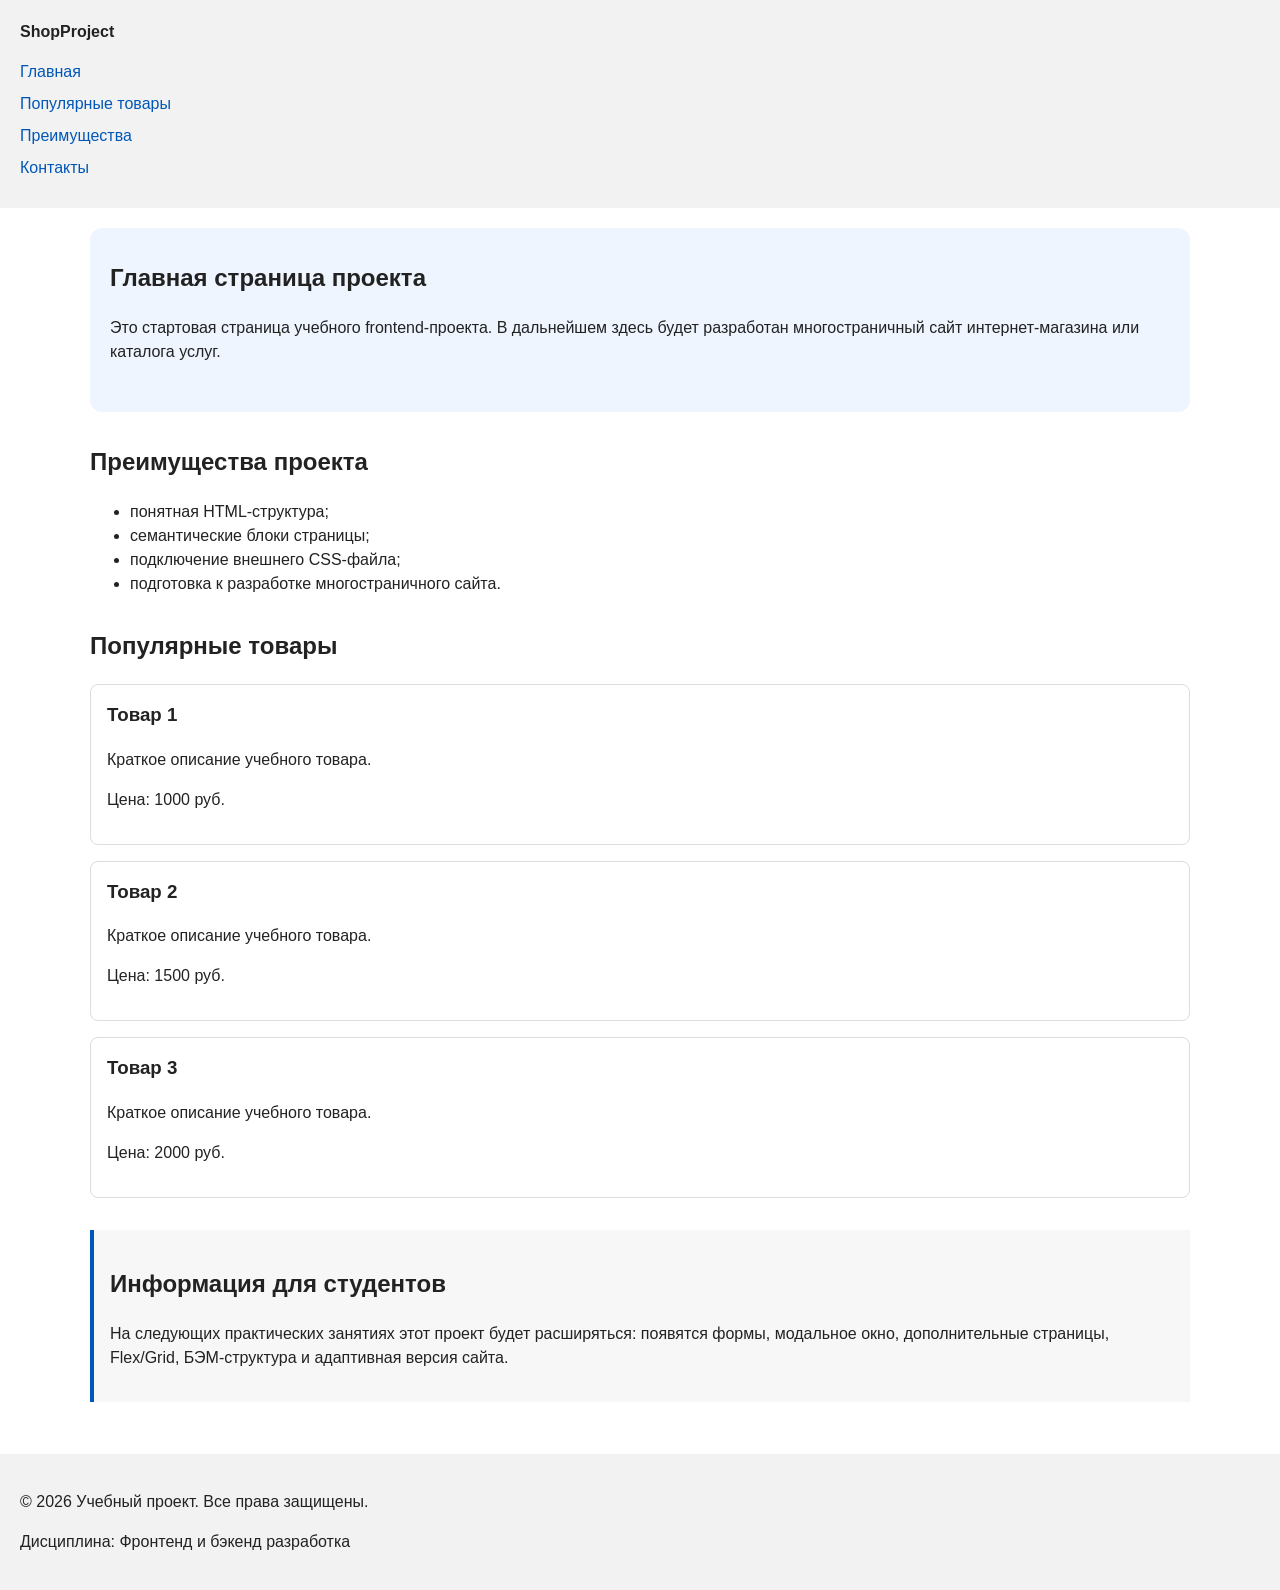
==== index.html @ 8f8ebd5a "update page structure and content" ====
<!DOCTYPE html>
<html lang="ru">
<head>
  <meta charset="UTF-8">
  <meta name="viewport" content="width=device-width, initial-scale=1.0">
  <title>Каталог товаров</title>
  <link rel="stylesheet" href="css/style.css">
</head>
<body>

  <header>
    <div class="site-header">
      <a class="site-logo" href="index.html">ShopProject</a>

      <nav class="site-nav" aria-label="Основная навигация">
        <ul class="site-nav__list">
          <li><a href="index.html">Главная</a></li>
          <li><a href="#popular">Популярные товары</a></li>
          <li><a href="#advantages">Преимущества</a></li>
          <li><a href="#contacts">Контакты</a></li>
        </ul>
      </nav>
    </div>
  </header>

  <main>
    <section class="hero">
      <h2>Главная страница проекта</h2>
      <p>
        Это стартовая страница учебного frontend-проекта.
        В дальнейшем здесь будет разработан многостраничный сайт
        интернет-магазина или каталога услуг.
      </p>
    </section>

    <section class="section" id="advantages">
      <h2>Преимущества проекта</h2>

      <ul class="advantages-list">
        <li>понятная HTML-структура;</li>
        <li>семантические блоки страницы;</li>
        <li>подключение внешнего CSS-файла;</li>
        <li>подготовка к разработке многостраничного сайта.</li>
      </ul>
    </section>

    <section class="section" id="popular">
      <h2>Популярные товары</h2>

      <article class="product-card">
        <h3>Товар 1</h3>
        <p>Краткое описание учебного товара.</p>
        <p>Цена: 1000 руб.</p>
      </article>

      <article class="product-card">
        <h3>Товар 2</h3>
        <p>Краткое описание учебного товара.</p>
        <p>Цена: 1500 руб.</p>
      </article>

      <article class="product-card">
        <h3>Товар 3</h3>
        <p>Краткое описание учебного товара.</p>
        <p>Цена: 2000 руб.</p>
      </article>
    </section>

    <aside class="aside-info">
      <h2>Информация для студентов</h2>
      <p>
        На следующих практических занятиях этот проект будет расширяться:
        появятся формы, модальное окно, дополнительные страницы, Flex/Grid,
        БЭМ-структура и адаптивная версия сайта.
      </p>
    </aside>
  </main>

  <footer id="contacts">
    <p>&copy; 2026 Учебный проект. Все права защищены.</p>
    <p>Дисциплина: Фронтенд и бэкенд разработка</p>
  </footer>

</body>
</html>
---- css/style.css ----
body {
  margin: 0;
  font-family: Arial, sans-serif;
  line-height: 1.5;
}

header,
main,
footer {
  padding: 20px;
}

header {
  background-color: #f2f2f2;
}

footer {
  background-color: #f2f2f2;
}

section {
  margin-bottom: 24px;
}

section h2 {
  margin-top: 0;
}


* {
  box-sizing: border-box;
}

body {
  margin: 0;
  font-family: Arial, sans-serif;
  line-height: 1.5;
  color: #222222;
  background-color: #ffffff;
}

header,
main,
footer {
  padding: 20px;
}

header {
  background-color: #f2f2f2;
}

footer {
  background-color: #f2f2f2;
}

*/
.site-header {
  max-width: 1100px;
  margin: 0 auto;
}

.site-logo {
  font-weight: bold;
  text-decoration: none;
  color: #222222;
}

.site-nav__list {
  padding: 0;
  margin: 16px 0 0;
  list-style: none;
}


.site-nav__list li {
  margin-bottom: 8px;
}


.site-nav__list a {
  color: #0057b8;
  text-decoration: none;
}

.site-nav__list a:hover {
  text-decoration: underline;
}

.hero {
  max-width: 1100px;
  margin: 0 auto 32px;
  padding: 32px 20px;
  background-color: #eef5ff;
  border-radius: 12px;
}

.section {
  max-width: 1100px;
  margin: 0 auto 32px;
}

.section h2 {
  margin-top: 0;
}

.product-card {
  margin-bottom: 16px;
  padding: 16px;
  border: 1px solid #dddddd;
  border-radius: 8px;
  background-color: #ffffff;
}

.product-card h3 {
  margin-top: 0;
}

.button {
  display: inline-block;
  padding: 10px 16px;
  color: #ffffff;
  background-color: #0057b8;
  text-decoration: none;
  border-radius: 6px;
}


.button:hover {
  background-color: #003f86;
}


.aside-info {
  max-width: 1100px;
  margin: 0 auto 32px;
  padding: 16px;
  border-left: 4px solid #0057b8;
  background-color: #f7f7f7;
}
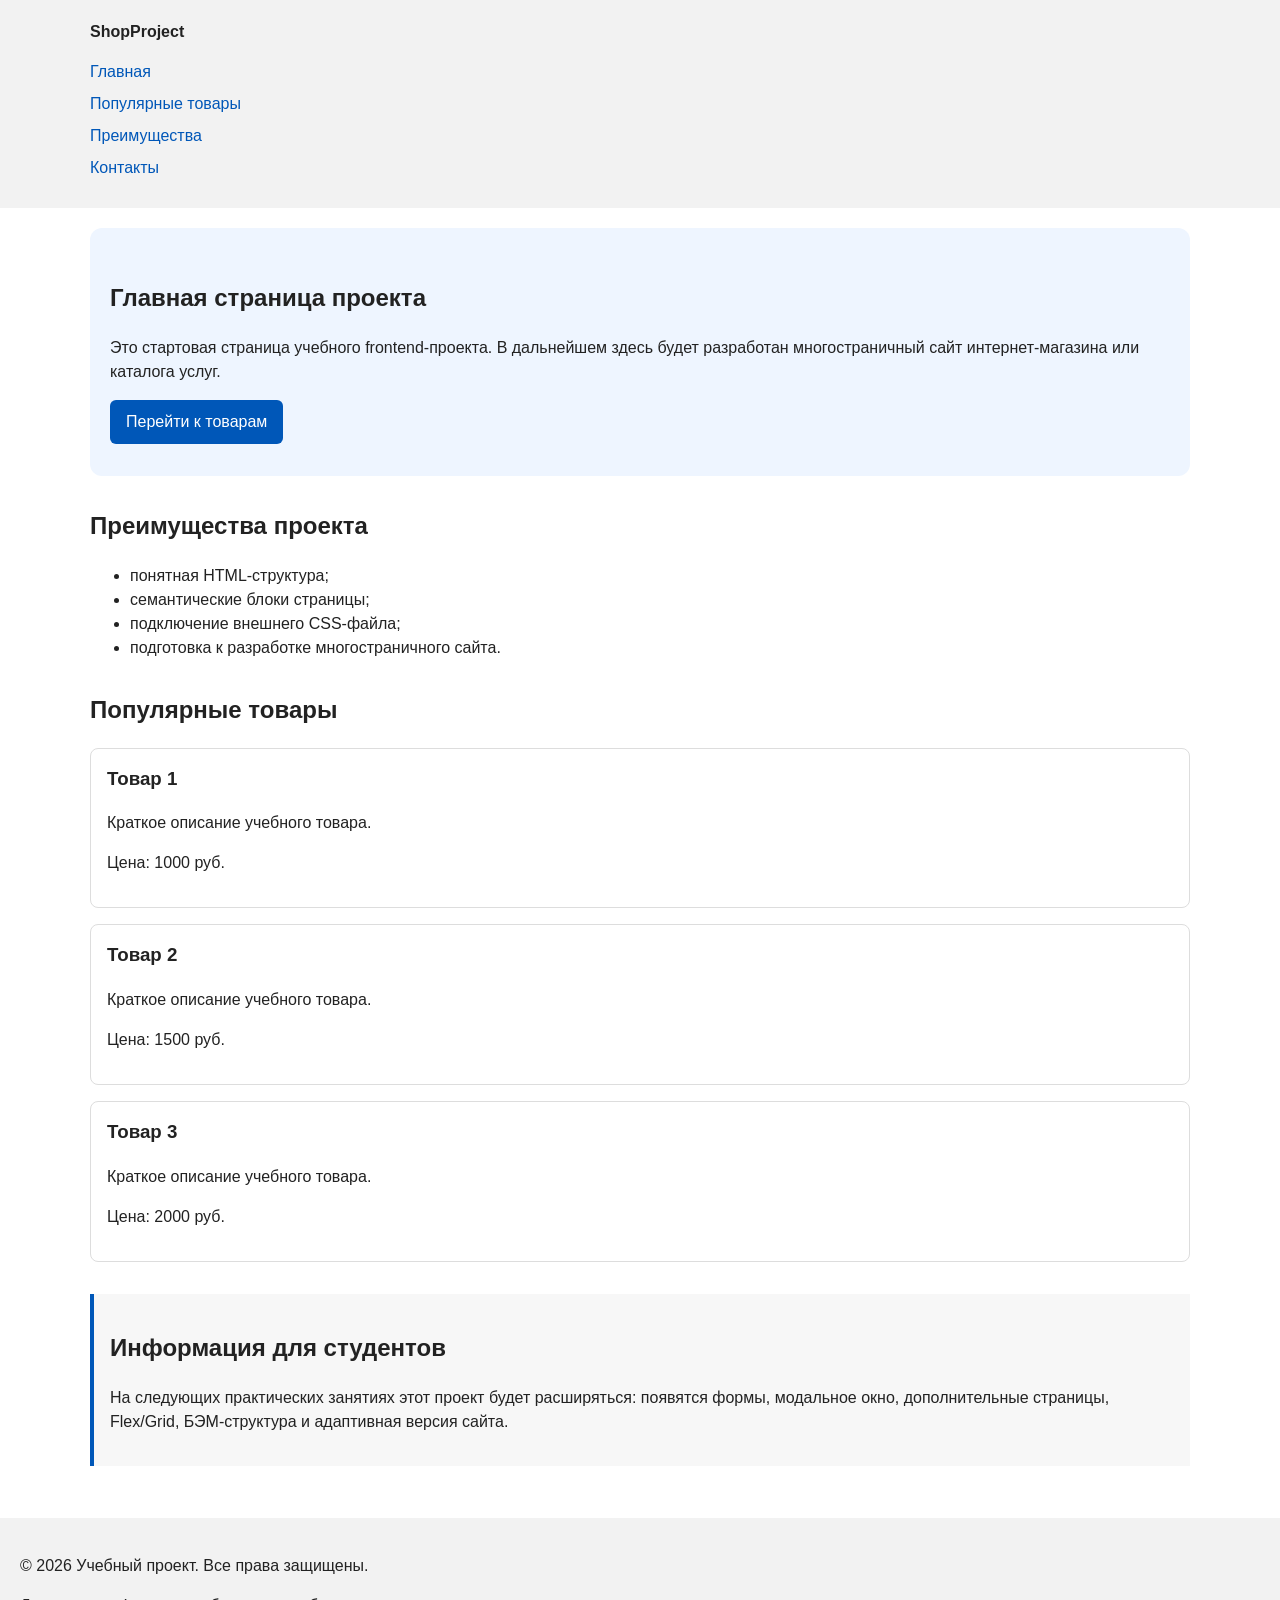
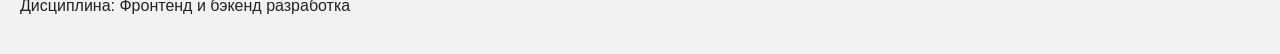
==== commit a148c432: "feat: add button to hero section" ====
--- a/index.html
+++ b/index.html
@@ -31,6 +31,7 @@
         В дальнейшем здесь будет разработан многостраничный сайт
         интернет-магазина или каталога услуг.
       </p>
+      <a class="button" href="#popular">Перейти к товарам</a>
     </section>
 
     <section class="section" id="advantages">
--- a/css/style.css
+++ b/css/style.css
@@ -1,32 +1,3 @@
-body {
-  margin: 0;
-  font-family: Arial, sans-serif;
-  line-height: 1.5;
-}
-
-header,
-main,
-footer {
-  padding: 20px;
-}
-
-header {
-  background-color: #f2f2f2;
-}
-
-footer {
-  background-color: #f2f2f2;
-}
-
-section {
-  margin-bottom: 24px;
-}
-
-section h2 {
-  margin-top: 0;
-}
-
-
 * {
   box-sizing: border-box;
 }
@@ -53,7 +24,6 @@
   background-color: #f2f2f2;
 }
 
-*/
 .site-header {
   max-width: 1100px;
   margin: 0 auto;
@@ -71,11 +41,9 @@
   list-style: none;
 }
 
-
 .site-nav__list li {
   margin-bottom: 8px;
 }
-
 
 .site-nav__list a {
   color: #0057b8;
@@ -124,11 +92,9 @@
   border-radius: 6px;
 }
 
-
 .button:hover {
   background-color: #003f86;
 }
-
 
 .aside-info {
   max-width: 1100px;
@@ -136,5 +102,4 @@
   padding: 16px;
   border-left: 4px solid #0057b8;
   background-color: #f7f7f7;
-}
-
+}
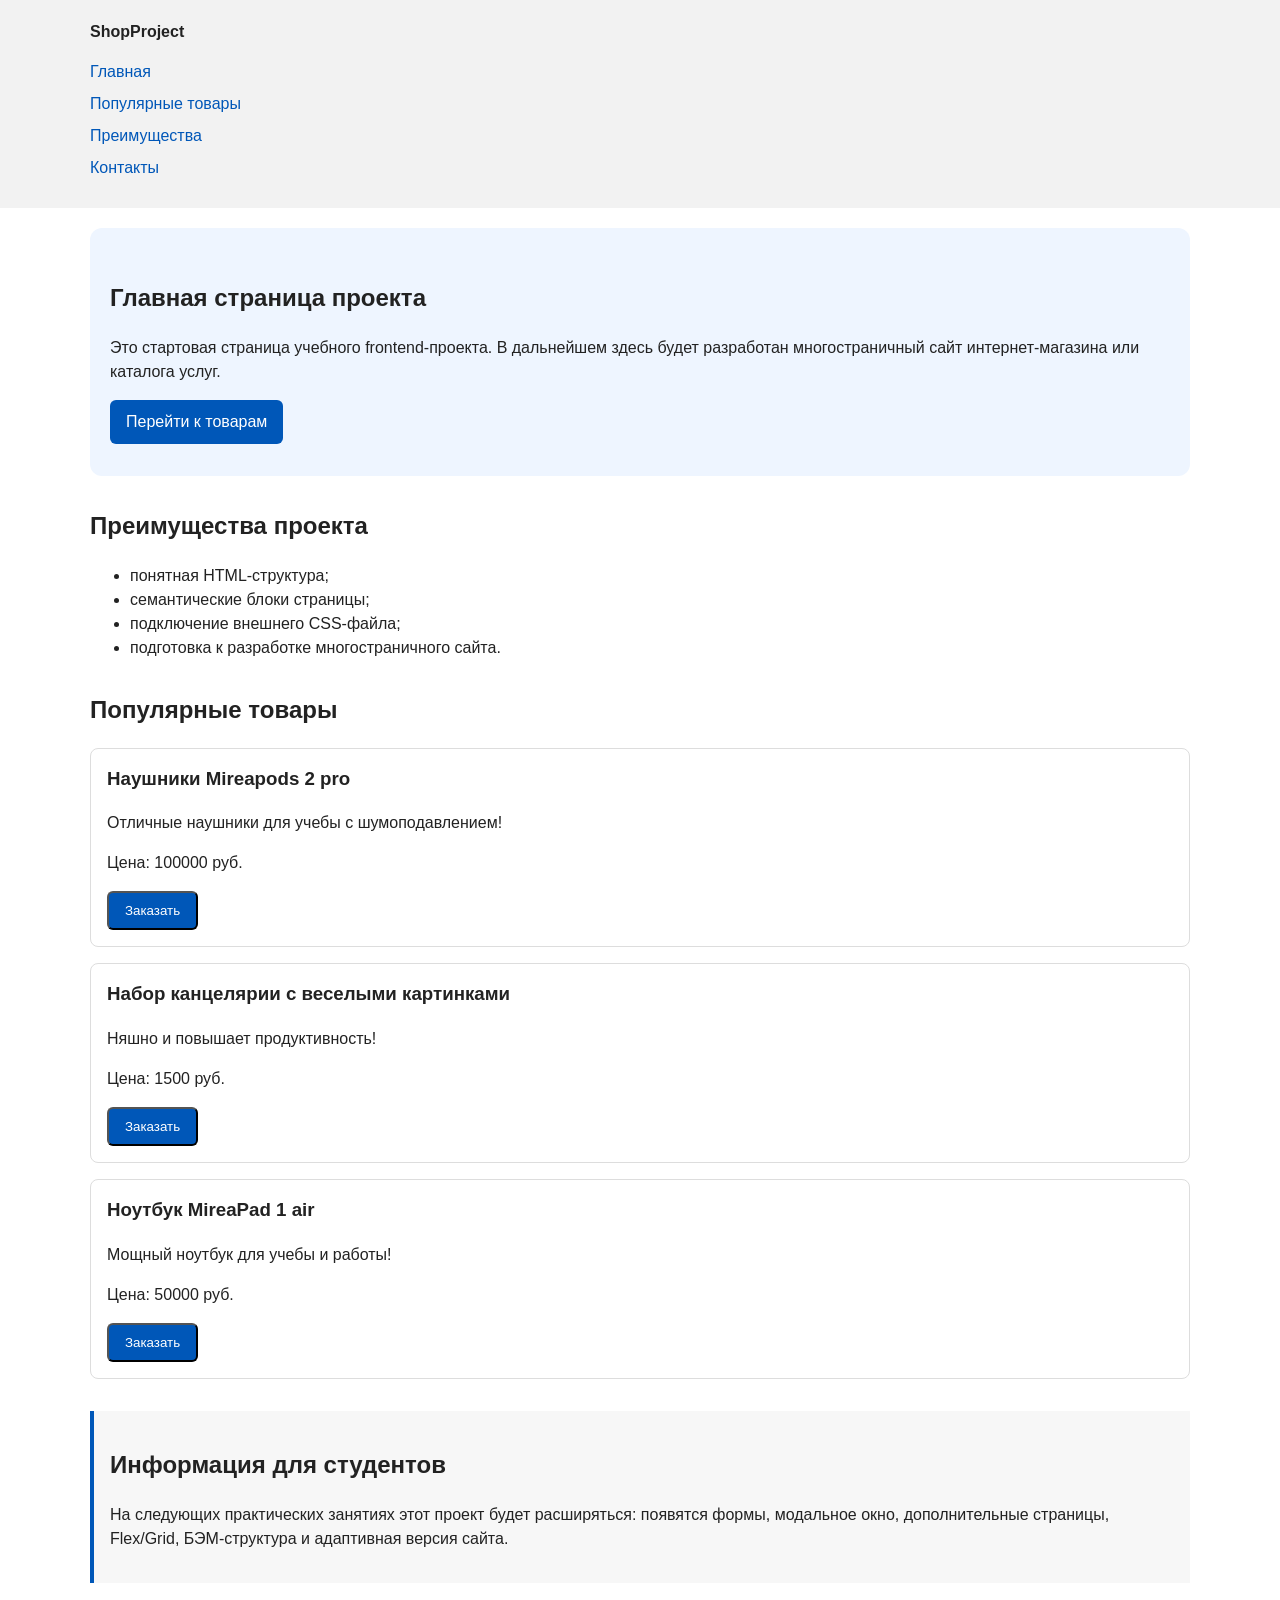
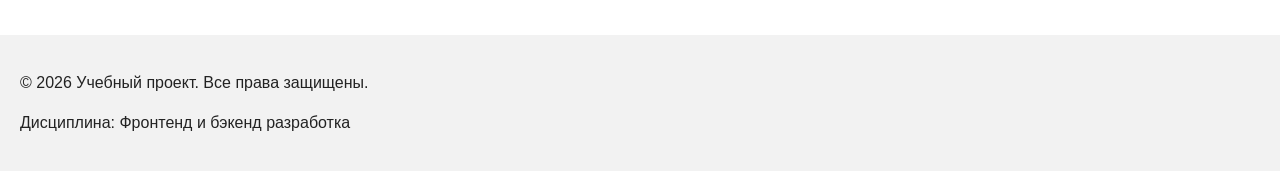
==== commit 15cbb2e2: "feat: add order form modal and validation" ====
--- a/index.html
+++ b/index.html
@@ -5,6 +5,7 @@
   <meta name="viewport" content="width=device-width, initial-scale=1.0">
   <title>Каталог товаров</title>
   <link rel="stylesheet" href="css/style.css">
+  <script src="js/main.js" defer></script>
 </head>
 <body>
 
@@ -25,7 +26,7 @@
 
   <main>
     <section class="hero">
-      <h2>Главная страница проекта</h2>
+      <h1>Главная страница проекта</h1>
       <p>
         Это стартовая страница учебного frontend-проекта.
         В дальнейшем здесь будет разработан многостраничный сайт
@@ -49,21 +50,30 @@
       <h2>Популярные товары</h2>
 
       <article class="product-card">
-        <h3>Товар 1</h3>
-        <p>Краткое описание учебного товара.</p>
-        <p>Цена: 1000 руб.</p>
+        <h3>Наушники Mireapods 2 pro</h3>
+        <p>Отличные наушники для учебы с шумоподавлением!</p>
+        <p>Цена: 100000 руб.</p>
+        <button class="button product-card__button" type="button" data-product="Товар 1">
+          Заказать
+        </button>
       </article>
 
       <article class="product-card">
-        <h3>Товар 2</h3>
-        <p>Краткое описание учебного товара.</p>
+        <h3>Набор канцелярии с веселыми картинками</h3>
+        <p>Няшно и повышает продуктивность!</p>
         <p>Цена: 1500 руб.</p>
+        <button class="button product-card__button" type="button" data-product="Товар 2">
+          Заказать
+        </button>
       </article>
 
       <article class="product-card">
-        <h3>Товар 3</h3>
-        <p>Краткое описание учебного товара.</p>
-        <p>Цена: 2000 руб.</p>
+        <h3>Ноутбук MireaPad 1 air</h3>
+        <p>Мощный ноутбук для учебы и работы!</p>
+        <p>Цена: 50000 руб.</p>
+        <button class="button product-card__button" type="button" data-product="Товар 3">
+          Заказать
+        </button>
       </article>
     </section>
 
@@ -82,5 +92,102 @@
     <p>Дисциплина: Фронтенд и бэкенд разработка</p>
   </footer>
 
+  <dialog class="order-dialog" id="order-dialog" aria-labelledby="order-dialog-title">
+    <h2 id="order-dialog-title">Оформление заявки</h2>
+
+    <form class="order-form" id="order-form" action="#" method="post" novalidate>
+      <input id="selected-product" name="selected-product" type="hidden">
+
+      <div class="form-field">
+        <label for="order-name">Имя</label>
+        <input
+          id="order-name"
+          name="name"
+          type="text"
+          placeholder="Введите ваше имя"
+          minlength="2"
+          autocomplete="given-name"
+          required
+        >
+      </div>
+
+      <div class="form-field">
+        <label for="order-email">E-mail</label>
+        <input
+          id="order-email"
+          name="email"
+          type="email"
+          placeholder="example@mail.ru"
+          autocomplete="email"
+          required
+        >
+      </div>
+
+      <div class="form-field">
+        <label for="order-phone">Телефон</label>
+        <input
+          id="order-phone"
+          name="phone"
+          type="tel"
+          inputmode="tel"
+          placeholder="+7 (900) 000-00-00"
+          pattern="^\+7 \(\d{3}\) \d{3}-\d{2}-\d{2}$"
+          required
+        >
+        <small>Формат: +7 (900) 000-00-00</small>
+      </div>
+
+      <div class="form-field">
+        <label for="order-date">Дата связи</label>
+        <input
+          id="order-date"
+          name="date"
+          type="date"
+        >
+      </div>
+
+      <div class="form-field">
+        <label for="order-topic">Тема заявки</label>
+        <select id="order-topic" name="topic" required>
+          <option value="">Выберите тему</option>
+          <option value="product">Заказ товара</option>
+          <option value="consultation">Консультация</option>
+          <option value="delivery">Доставка</option>
+        </select>
+      </div>
+
+      <div class="form-field">
+        <label for="order-comment">Комментарий</label>
+        <textarea
+          id="order-comment"
+          name="comment"
+          rows="4"
+          placeholder="Укажите дополнительную информацию"
+        ></textarea>
+      </div>
+
+      <div class="form-field form-field--checkbox">
+        <label>
+          <input
+            id="order-agreement"
+            name="agreement"
+            type="checkbox"
+            required
+          >
+          Я согласен на обработку данных
+        </label>
+      </div>
+
+      <div class="form-actions">
+        <button type="button" id="close-order-dialog">Закрыть</button>
+        <button type="submit">Отправить заявку</button>
+      </div>
+    </form>
+  </dialog>
+
+  <p class="success-message" id="success-message" hidden>
+    Форма успешно отправлена!
+  </p>
+
 </body>
 </html>
--- a/css/style.css
+++ b/css/style.css
@@ -1,3 +1,5 @@
+
+
 * {
   box-sizing: border-box;
 }
@@ -102,4 +104,72 @@
   padding: 16px;
   border-left: 4px solid #0057b8;
   background-color: #f7f7f7;
-}+}
+
+.order-dialog {
+  width: min(100% - 32px, 560px);
+  padding: 24px;
+  border: none;
+  border-radius: 12px;
+}
+
+.order-dialog::backdrop {
+  background-color: rgba(0, 0, 0, 0.5);
+}
+
+.form-field {
+  margin-bottom: 16px;
+}
+
+.form-field label {
+  display: block;
+  margin-bottom: 6px;
+}
+
+.form-field input,
+.form-field select,
+.form-field textarea {
+  width: 100%;
+  padding: 10px 12px;
+  border: 1px solid #cccccc;
+  border-radius: 6px;
+  font: inherit;
+}
+
+.form-field input[type="checkbox"] {
+  width: auto;
+}
+
+.form-field small {
+  display: block;
+  margin-top: 4px;
+  color: #666666;
+}
+
+.form-field input:focus-visible,
+.form-field select:focus-visible,
+.form-field textarea:focus-visible,
+.form-actions button:focus-visible {
+  outline: 2px solid #0057b8;
+  outline-offset: 2px;
+}
+
+[aria-invalid="true"] {
+  border-color: #b00020;
+}
+
+.form-actions {
+  display: flex;
+  gap: 12px;
+  margin-top: 20px;
+}
+
+.success-message {
+  max-width: 1100px;
+  margin: 24px auto;
+  padding: 16px;
+  border-left: 4px solid #168a2f;
+  background-color: #eefaf0;
+}
+
+
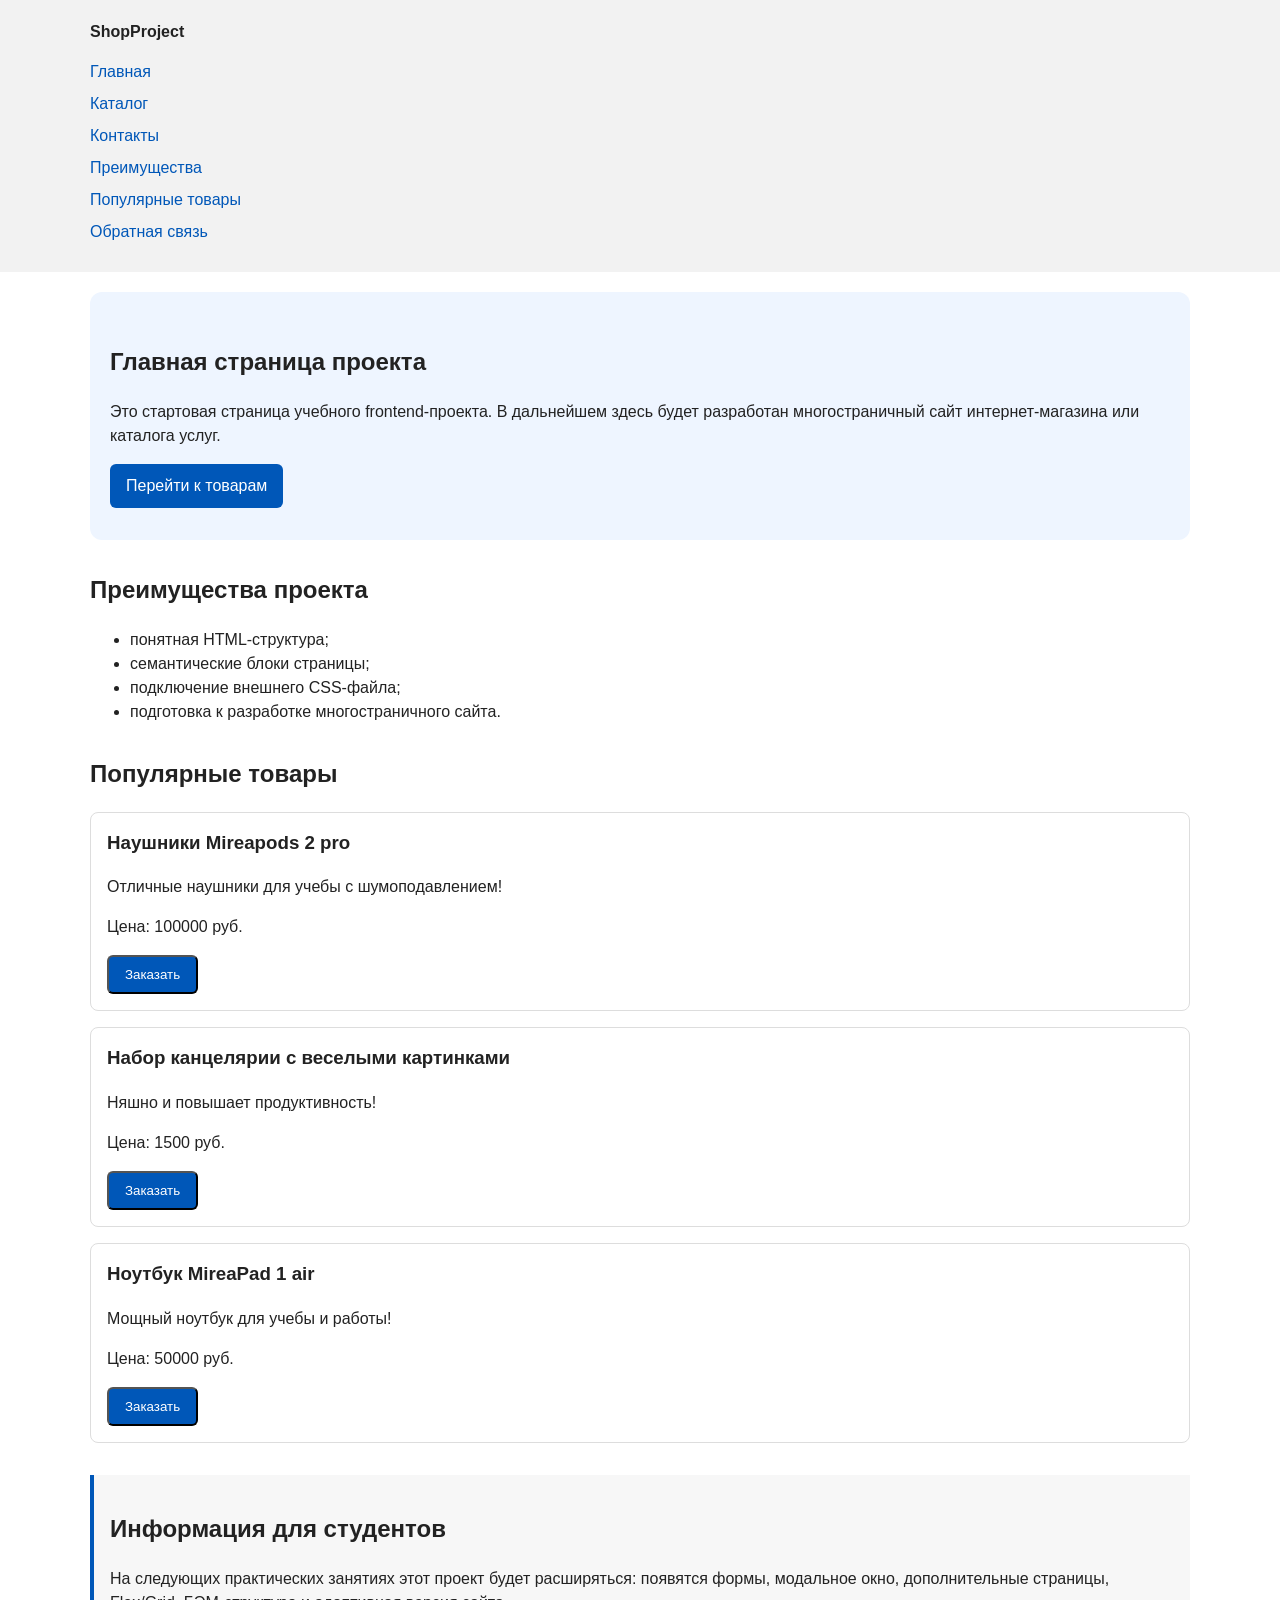
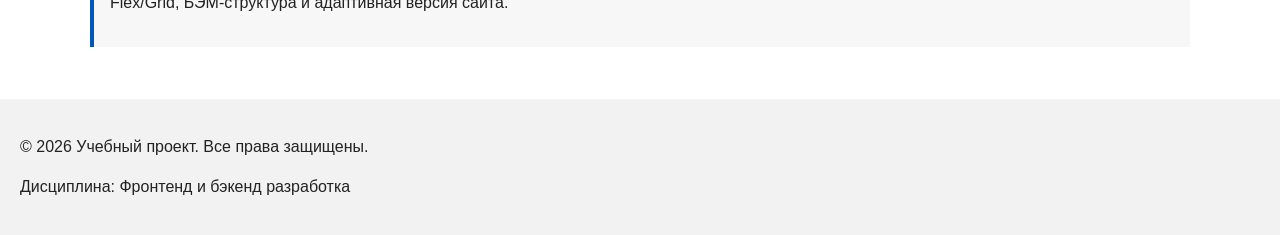
==== commit ebb12059: "feat: add multi-page structure navigation and anchors" ====
--- a/index.html
+++ b/index.html
@@ -6,6 +6,11 @@
   <title>Каталог товаров</title>
   <link rel="stylesheet" href="css/style.css">
   <script src="js/main.js" defer></script>
+  <meta property="og:type" content="website">
+<meta property="og:title" content="Учебный интернет-магазин">
+<meta property="og:description" content="Учебный frontend-проект интернет-магазина.">
+<meta property="og:image" content="https://username.github.io/kr1-html-css-shop/images/preview.jpg">
+
 </head>
 <body>
 
@@ -14,11 +19,15 @@
       <a class="site-logo" href="index.html">ShopProject</a>
 
       <nav class="site-nav" aria-label="Основная навигация">
-        <ul class="site-nav__list">
-          <li><a href="index.html">Главная</a></li>
-          <li><a href="#popular">Популярные товары</a></li>
-          <li><a href="#advantages">Преимущества</a></li>
-          <li><a href="#contacts">Контакты</a></li>
+  <ul class="site-nav__list">
+    <li><a href="index.html">Главная</a></li>
+    <li><a href="catalog.html">Каталог</a></li>
+    <li><a href="contacts.html">Контакты</a></li>
+    <li><a href="index.html#advantages">Преимущества</a></li>
+    <li><a href="index.html#popular">Популярные товары</a></li>
+    <li><a href="index.html#contacts">Обратная связь</a></li>
+  </ul>
+</nav>
         </ul>
       </nav>
     </div>
--- a/css/style.css
+++ b/css/style.css
@@ -173,3 +173,27 @@
 }
 
 
+.breadcrumbs {
+  max-width: var(--container-width);
+  margin: 0 auto var(--space-md);
+  font-size: 14px;
+  color: var(--color-muted);
+}
+
+.breadcrumbs a {
+  color: var(--color-primary);
+}
+
+.breadcrumbs span::before {
+  content: " / ";
+  color: var(--color-muted);
+}
+
+html {
+  scroll-behavior: smooth;
+}
+
+:target {
+  outline: 2px dashed var(--color-primary);
+  outline-offset: 4px;
+}
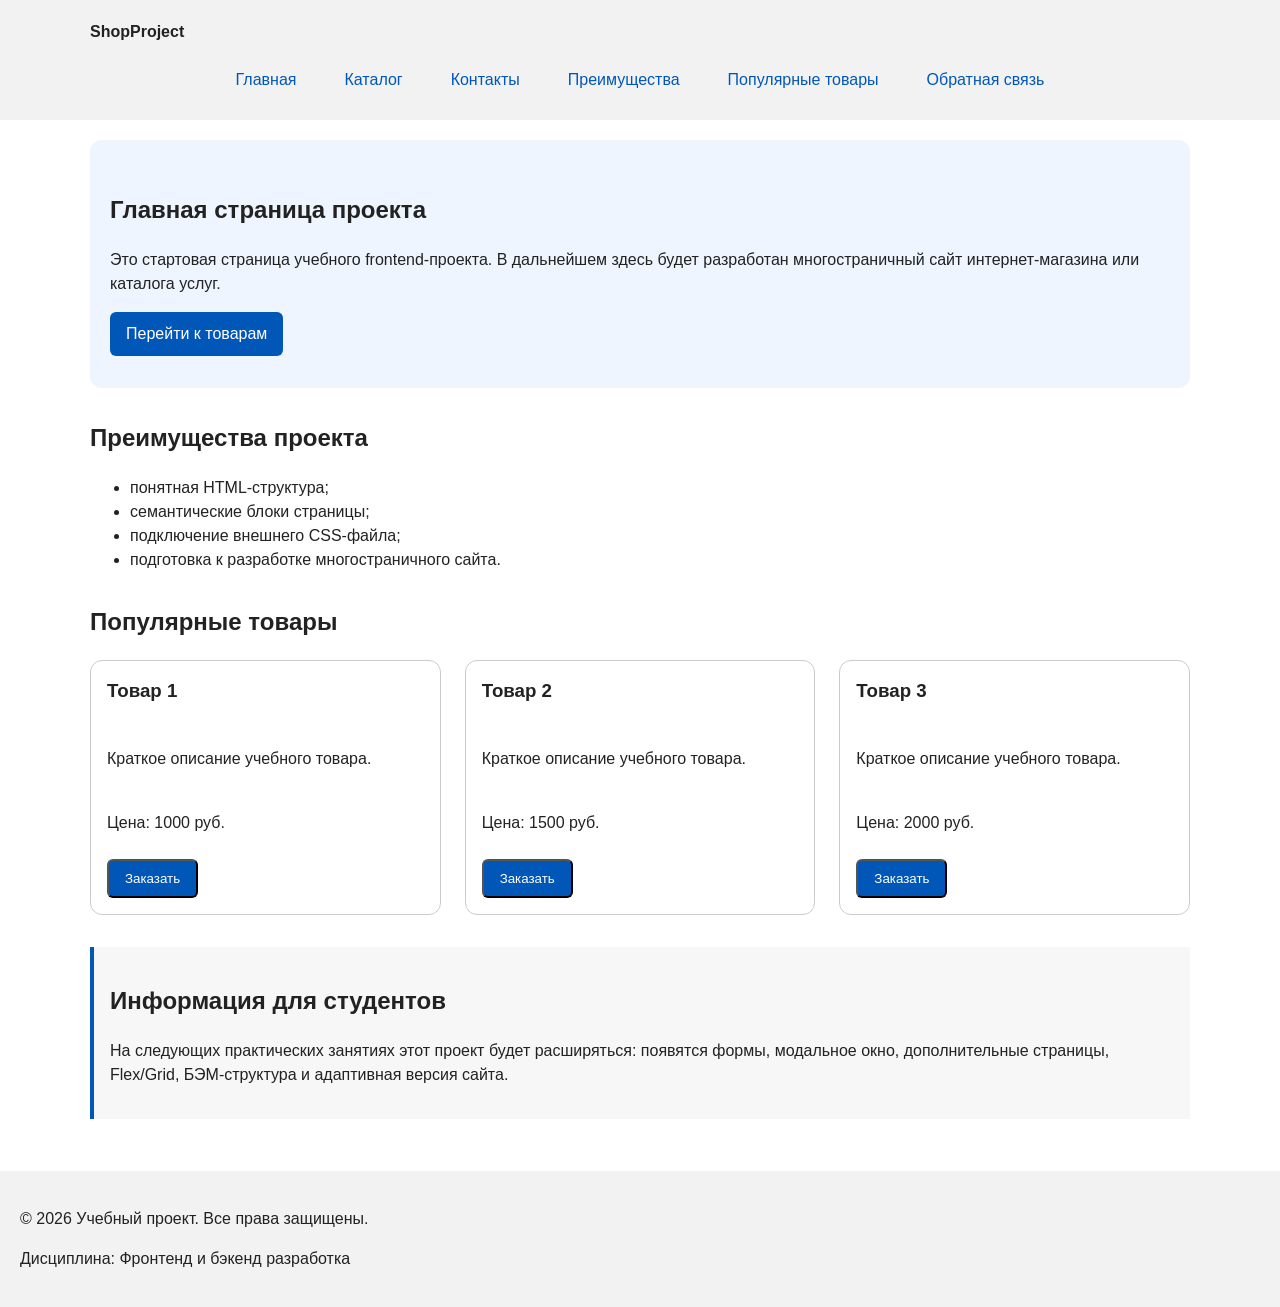
==== commit 811b2218: "feat: add flex navigation and grid catalog layout" ====
--- a/index.html
+++ b/index.html
@@ -56,35 +56,38 @@
     </section>
 
     <section class="section" id="popular">
-      <h2>Популярные товары</h2>
-
-      <article class="product-card">
-        <h3>Наушники Mireapods 2 pro</h3>
-        <p>Отличные наушники для учебы с шумоподавлением!</p>
-        <p>Цена: 100000 руб.</p>
-        <button class="button product-card__button" type="button" data-product="Товар 1">
-          Заказать
-        </button>
-      </article>
-
-      <article class="product-card">
-        <h3>Набор канцелярии с веселыми картинками</h3>
-        <p>Няшно и повышает продуктивность!</p>
-        <p>Цена: 1500 руб.</p>
-        <button class="button product-card__button" type="button" data-product="Товар 2">
-          Заказать
-        </button>
-      </article>
-
-      <article class="product-card">
-        <h3>Ноутбук MireaPad 1 air</h3>
-        <p>Мощный ноутбук для учебы и работы!</p>
-        <p>Цена: 50000 руб.</p>
-        <button class="button product-card__button" type="button" data-product="Товар 3">
-          Заказать
-        </button>
-      </article>
-    </section>
+  <h2>Популярные товары</h2>
+
+  <div class="products-grid">
+    <article class="product-card">
+      <h3>Товар 1</h3>
+      <p>Краткое описание учебного товара.</p>
+      <p>Цена: 1000 руб.</p>
+      <button class="button product-card__button" type="button" data-product="Товар 1">
+        Заказать
+      </button>
+    </article>
+
+    <article class="product-card">
+      <h3>Товар 2</h3>
+      <p>Краткое описание учебного товара.</p>
+      <p>Цена: 1500 руб.</p>
+      <button class="button product-card__button" type="button" data-product="Товар 2">
+        Заказать
+      </button>
+    </article>
+
+    <article class="product-card">
+      <h3>Товар 3</h3>
+      <p>Краткое описание учебного товара.</p>
+      <p>Цена: 2000 руб.</p>
+      <button class="button product-card__button" type="button" data-product="Товар 3">
+        Заказать
+      </button>
+    </article>
+  </div>
+</section>
+
 
     <aside class="aside-info">
       <h2>Информация для студентов</h2>
--- a/css/style.css
+++ b/css/style.css
@@ -2,6 +2,25 @@
 
 * {
   box-sizing: border-box;
+}
+
+:root {
+  --color-primary: #0057b8;
+  --color-white: #ffffff;
+  --color-bg: #ffffff;
+  --color-surface: #f7f7f7;
+  --color-border: #cccccc;
+  --color-muted: #666666;
+
+  --space-sm: 8px;
+  --space-md: 16px;
+  --space-lg: 24px;
+  --space-xl: 32px;
+
+  --radius-sm: 6px;
+  --radius-md: 12px;
+
+  --container-width: 1100px;
 }
 
 body {
@@ -37,24 +56,31 @@
   color: #222222;
 }
 
+
 .site-nav__list {
+  display: flex;
+  flex-wrap: wrap;
+  justify-content: center;
+  align-items: center;
+  gap: var(--space-md);
   padding: 0;
-  margin: 16px 0 0;
+  margin: var(--space-md) 0 0;
   list-style: none;
 }
 
-.site-nav__list li {
-  margin-bottom: 8px;
-}
-
 .site-nav__list a {
-  color: #0057b8;
+  display: inline-block;
+  padding: var(--space-sm) var(--space-md);
+  color: var(--color-primary);
   text-decoration: none;
+  border-radius: var(--radius-sm);
 }
 
 .site-nav__list a:hover {
-  text-decoration: underline;
-}
+  color: var(--color-white);
+  background-color: var(--color-primary);
+}
+
 
 .hero {
   max-width: 1100px;
@@ -74,12 +100,21 @@
 }
 
 .product-card {
-  margin-bottom: 16px;
-  padding: 16px;
-  border: 1px solid #dddddd;
-  border-radius: 8px;
-  background-color: #ffffff;
-}
+  display: flex;
+  flex-direction: column;
+  gap: var(--space-sm);
+  margin-bottom: 0;
+  padding: var(--space-md);
+  border: 1px solid var(--color-border);
+  border-radius: var(--radius-md);
+  background-color: var(--color-bg);
+}
+
+.product-card .button {
+  margin-top: auto;
+  align-self: flex-start;
+}
+
 
 .product-card h3 {
   margin-top: 0;
@@ -197,3 +232,59 @@
   outline: 2px dashed var(--color-primary);
   outline-offset: 4px;
 }
+
+.products-grid {
+  display: grid;
+  grid-template-columns: repeat(3, 1fr);
+  gap: var(--space-lg);
+}
+
+.catalog-layout {
+  max-width: var(--container-width);
+  margin: 0 auto var(--space-xl);
+  display: grid;
+  grid-template-columns: 260px 1fr;
+  grid-template-areas: "filters products";
+  gap: var(--space-lg);
+}
+
+.catalog-filters {
+  grid-area: filters;
+  padding: var(--space-md);
+  border: 1px solid var(--color-border);
+  border-radius: var(--radius-md);
+  background-color: var(--color-surface);
+}
+
+.catalog-products {
+  grid-area: products;
+}
+
+.filters-form {
+  display: grid;
+  gap: var(--space-md);
+}
+
+.filters-form fieldset {
+  margin: 0;
+  padding: var(--space-md);
+  border: 1px solid var(--color-border);
+  border-radius: var(--radius-sm);
+}
+
+.filters-form legend {
+  font-weight: 700;
+}
+
+.filters-form label {
+  display: block;
+  margin-bottom: var(--space-sm);
+}
+
+.filters-form input[type="number"] {
+  width: 100%;
+  padding: 8px 10px;
+  border: 1px solid var(--color-border);
+  border-radius: var(--radius-sm);
+  font: inherit;
+}
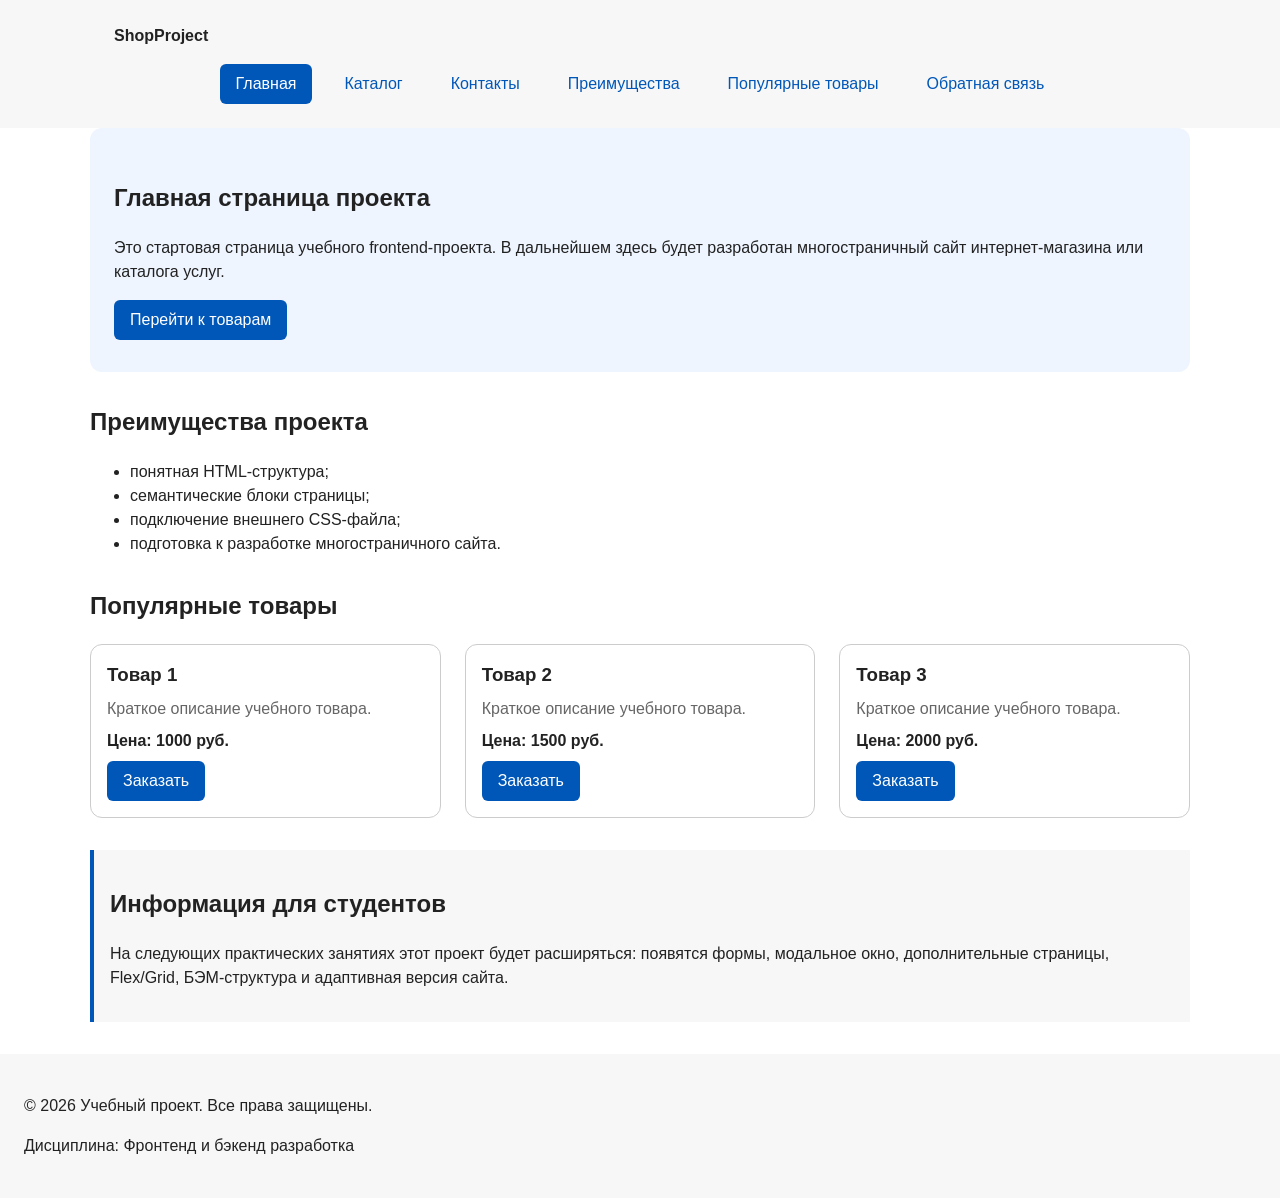
==== commit afc49886: "refactor: apply BEM naming to CSS classes" ====
--- a/index.html
+++ b/index.html
@@ -3,31 +3,40 @@
 <head>
   <meta charset="UTF-8">
   <meta name="viewport" content="width=device-width, initial-scale=1.0">
-  <title>Каталог товаров</title>
+  <title>Учебный интернет-магазин</title>
   <link rel="stylesheet" href="css/style.css">
   <script src="js/main.js" defer></script>
   <meta property="og:type" content="website">
-<meta property="og:title" content="Учебный интернет-магазин">
-<meta property="og:description" content="Учебный frontend-проект интернет-магазина.">
-<meta property="og:image" content="https://username.github.io/kr1-html-css-shop/images/preview.jpg">
-
+  <meta property="og:title" content="Учебный интернет-магазин">
+  <meta property="og:description" content="Учебный frontend-проект интернет-магазина.">
+  <meta property="og:image" content="https://username.github.io/kr1-html-css-shop/images/preview.jpg">
 </head>
 <body>
 
-  <header>
-    <div class="site-header">
-      <a class="site-logo" href="index.html">ShopProject</a>
+  <header class="site-header">
+    <div class="site-header__inner">
+      <a class="site-header__logo" href="index.html">ShopProject</a>
 
       <nav class="site-nav" aria-label="Основная навигация">
-  <ul class="site-nav__list">
-    <li><a href="index.html">Главная</a></li>
-    <li><a href="catalog.html">Каталог</a></li>
-    <li><a href="contacts.html">Контакты</a></li>
-    <li><a href="index.html#advantages">Преимущества</a></li>
-    <li><a href="index.html#popular">Популярные товары</a></li>
-    <li><a href="index.html#contacts">Обратная связь</a></li>
-  </ul>
-</nav>
+        <ul class="site-nav__list">
+          <li class="site-nav__item">
+            <a class="site-nav__link site-nav__link--active" href="index.html">Главная</a>
+          </li>
+          <li class="site-nav__item">
+            <a class="site-nav__link" href="catalog.html">Каталог</a>
+          </li>
+          <li class="site-nav__item">
+            <a class="site-nav__link" href="contacts.html">Контакты</a>
+          </li>
+          <li class="site-nav__item">
+            <a class="site-nav__link" href="index.html#advantages">Преимущества</a>
+          </li>
+          <li class="site-nav__item">
+            <a class="site-nav__link" href="index.html#popular">Популярные товары</a>
+          </li>
+          <li class="site-nav__item">
+            <a class="site-nav__link" href="index.html#contacts">Обратная связь</a>
+          </li>
         </ul>
       </nav>
     </div>
@@ -41,7 +50,7 @@
         В дальнейшем здесь будет разработан многостраничный сайт
         интернет-магазина или каталога услуг.
       </p>
-      <a class="button" href="#popular">Перейти к товарам</a>
+      <a class="button button--primary" href="#popular">Перейти к товарам</a>
     </section>
 
     <section class="section" id="advantages">
@@ -56,38 +65,37 @@
     </section>
 
     <section class="section" id="popular">
-  <h2>Популярные товары</h2>
-
-  <div class="products-grid">
-    <article class="product-card">
-      <h3>Товар 1</h3>
-      <p>Краткое описание учебного товара.</p>
-      <p>Цена: 1000 руб.</p>
-      <button class="button product-card__button" type="button" data-product="Товар 1">
-        Заказать
-      </button>
-    </article>
-
-    <article class="product-card">
-      <h3>Товар 2</h3>
-      <p>Краткое описание учебного товара.</p>
-      <p>Цена: 1500 руб.</p>
-      <button class="button product-card__button" type="button" data-product="Товар 2">
-        Заказать
-      </button>
-    </article>
-
-    <article class="product-card">
-      <h3>Товар 3</h3>
-      <p>Краткое описание учебного товара.</p>
-      <p>Цена: 2000 руб.</p>
-      <button class="button product-card__button" type="button" data-product="Товар 3">
-        Заказать
-      </button>
-    </article>
-  </div>
-</section>
-
+      <h2>Популярные товары</h2>
+
+      <div class="products-grid">
+        <article class="product-card">
+          <h3 class="product-card__title">Товар 1</h3>
+          <p class="product-card__description">Краткое описание учебного товара.</p>
+          <p class="product-card__price">Цена: 1000 руб.</p>
+          <button class="button button--primary product-card__button" type="button" data-product="Товар 1">
+            Заказать
+          </button>
+        </article>
+
+        <article class="product-card">
+          <h3 class="product-card__title">Товар 2</h3>
+          <p class="product-card__description">Краткое описание учебного товара.</p>
+          <p class="product-card__price">Цена: 1500 руб.</p>
+          <button class="button button--primary product-card__button" type="button" data-product="Товар 2">
+            Заказать
+          </button>
+        </article>
+
+        <article class="product-card">
+          <h3 class="product-card__title">Товар 3</h3>
+          <p class="product-card__description">Краткое описание учебного товара.</p>
+          <p class="product-card__price">Цена: 2000 руб.</p>
+          <button class="button button--primary product-card__button" type="button" data-product="Товар 3">
+            Заказать
+          </button>
+        </article>
+      </div>
+    </section>
 
     <aside class="aside-info">
       <h2>Информация для студентов</h2>
@@ -99,20 +107,21 @@
     </aside>
   </main>
 
-  <footer id="contacts">
+  <footer class="site-footer" id="contacts">
     <p>&copy; 2026 Учебный проект. Все права защищены.</p>
     <p>Дисциплина: Фронтенд и бэкенд разработка</p>
   </footer>
 
   <dialog class="order-dialog" id="order-dialog" aria-labelledby="order-dialog-title">
-    <h2 id="order-dialog-title">Оформление заявки</h2>
+    <h2 class="order-dialog__title" id="order-dialog-title">Оформление заявки</h2>
 
     <form class="order-form" id="order-form" action="#" method="post" novalidate>
       <input id="selected-product" name="selected-product" type="hidden">
 
-      <div class="form-field">
-        <label for="order-name">Имя</label>
-        <input
+      <div class="order-form__field">
+        <label class="order-form__label" for="order-name">Имя</label>
+        <input
+          class="order-form__input"
           id="order-name"
           name="name"
           type="text"
@@ -123,9 +132,10 @@
         >
       </div>
 
-      <div class="form-field">
-        <label for="order-email">E-mail</label>
-        <input
+      <div class="order-form__field">
+        <label class="order-form__label" for="order-email">E-mail</label>
+        <input
+          class="order-form__input"
           id="order-email"
           name="email"
           type="email"
@@ -135,9 +145,10 @@
         >
       </div>
 
-      <div class="form-field">
-        <label for="order-phone">Телефон</label>
-        <input
+      <div class="order-form__field">
+        <label class="order-form__label" for="order-phone">Телефон</label>
+        <input
+          class="order-form__input"
           id="order-phone"
           name="phone"
           type="tel"
@@ -146,21 +157,22 @@
           pattern="^\+7 \(\d{3}\) \d{3}-\d{2}-\d{2}$"
           required
         >
-        <small>Формат: +7 (900) 000-00-00</small>
-      </div>
-
-      <div class="form-field">
-        <label for="order-date">Дата связи</label>
-        <input
+        <small class="order-form__hint">Формат: +7 (900) 000-00-00</small>
+      </div>
+
+      <div class="order-form__field">
+        <label class="order-form__label" for="order-date">Дата связи</label>
+        <input
+          class="order-form__input"
           id="order-date"
           name="date"
           type="date"
         >
       </div>
 
-      <div class="form-field">
-        <label for="order-topic">Тема заявки</label>
-        <select id="order-topic" name="topic" required>
+      <div class="order-form__field">
+        <label class="order-form__label" for="order-topic">Тема заявки</label>
+        <select class="order-form__select" id="order-topic" name="topic" required>
           <option value="">Выберите тему</option>
           <option value="product">Заказ товара</option>
           <option value="consultation">Консультация</option>
@@ -168,9 +180,10 @@
         </select>
       </div>
 
-      <div class="form-field">
-        <label for="order-comment">Комментарий</label>
+      <div class="order-form__field">
+        <label class="order-form__label" for="order-comment">Комментарий</label>
         <textarea
+          class="order-form__textarea"
           id="order-comment"
           name="comment"
           rows="4"
@@ -178,9 +191,10 @@
         ></textarea>
       </div>
 
-      <div class="form-field form-field--checkbox">
-        <label>
+      <div class="order-form__field">
+        <label class="order-form__label">
           <input
+            class="order-form__input"
             id="order-agreement"
             name="agreement"
             type="checkbox"
@@ -190,9 +204,13 @@
         </label>
       </div>
 
-      <div class="form-actions">
-        <button type="button" id="close-order-dialog">Закрыть</button>
-        <button type="submit">Отправить заявку</button>
+      <div class="order-form__actions">
+        <button class="button button--secondary" type="button" id="close-order-dialog">
+          Закрыть
+        </button>
+        <button class="button button--primary" type="submit">
+          Отправить заявку
+        </button>
       </div>
     </form>
   </dialog>
--- a/css/style.css
+++ b/css/style.css
@@ -1,62 +1,145 @@
-
-
-* {
-  box-sizing: border-box;
-}
-
+/* ============================================================
+   1. Переменные
+   ============================================================ */
 :root {
+  /* Цвета */
   --color-primary: #0057b8;
+  --color-primary-dark: #003f86;
   --color-white: #ffffff;
+  --color-text: #222222;
   --color-bg: #ffffff;
   --color-surface: #f7f7f7;
   --color-border: #cccccc;
   --color-muted: #666666;
-
+  --color-danger: #b00020;
+  --color-success: #168a2f;
+  --color-success-bg: #eefaf0;
+  --color-info-bg: #eef5ff;
+
+  /* Отступы */
+  --space-xs: 4px;
   --space-sm: 8px;
   --space-md: 16px;
   --space-lg: 24px;
   --space-xl: 32px;
 
+  /* Радиусы */
   --radius-sm: 6px;
   --radius-md: 12px;
-
+  --radius-lg: 12px;
+
+  /* Контейнер */
   --container-width: 1100px;
+}
+
+/* ============================================================
+   2. Базовые стили
+   ============================================================ */
+* {
+  box-sizing: border-box;
+}
+
+html {
+  scroll-behavior: smooth;
 }
 
 body {
   margin: 0;
   font-family: Arial, sans-serif;
   line-height: 1.5;
-  color: #222222;
-  background-color: #ffffff;
-}
-
-header,
-main,
-footer {
-  padding: 20px;
-}
-
-header {
-  background-color: #f2f2f2;
-}
-
-footer {
-  background-color: #f2f2f2;
-}
-
+  color: var(--color-text);
+  background-color: var(--color-bg);
+}
+
+:target {
+  outline: 2px dashed var(--color-primary);
+  outline-offset: 4px;
+}
+
+/* ============================================================
+   3. Общие элементы
+   ============================================================ */
+a,
+button,
+input,
+select,
+textarea {
+  font: inherit;
+}
+
+button {
+  cursor: pointer;
+}
+
+/* Кнопка — самостоятельный БЭМ-блок */
+.button {
+  display: inline-block;
+  padding: var(--space-sm) var(--space-md);
+  border: none;
+  border-radius: var(--radius-sm);
+  color: var(--color-white);
+  background-color: var(--color-primary);
+  text-decoration: none;
+  text-align: center;
+}
+
+.button:hover {
+  background-color: var(--color-primary-dark);
+}
+
+.button:focus-visible {
+  outline: 2px solid var(--color-primary);
+  outline-offset: 3px;
+}
+
+.button--primary {
+  color: var(--color-white);
+  background-color: var(--color-primary);
+}
+
+.button--primary:hover {
+  background-color: var(--color-primary-dark);
+}
+
+.button--secondary {
+  color: var(--color-primary);
+  background-color: transparent;
+  border: 1px solid var(--color-primary);
+}
+
+.button--secondary:hover {
+  color: var(--color-white);
+  background-color: var(--color-primary);
+}
+
+.button:disabled,
+.button--disabled {
+  opacity: 0.6;
+  cursor: not-allowed;
+}
+
+/* ============================================================
+   4. Компоненты страницы
+   ============================================================ */
+
+/* ---------- 4.1. Шапка сайта ---------- */
 .site-header {
-  max-width: 1100px;
+  background-color: var(--color-surface);
+}
+
+.site-header__inner {
+  max-width: var(--container-width);
   margin: 0 auto;
-}
-
-.site-logo {
-  font-weight: bold;
+  padding: var(--space-lg);
+}
+
+.site-header__logo {
+  font-weight: 700;
+  color: var(--color-text);
   text-decoration: none;
-  color: #222222;
-}
-
-
+}
+
+/* ---------- 4.2. Навигация ---------- */
 .site-nav__list {
   display: flex;
   flex-wrap: wrap;
@@ -68,7 +151,11 @@
   list-style: none;
 }
 
-.site-nav__list a {
+.site-nav__item {
+  /* зарезервировано для будущих стилей пункта */
+}
+
+.site-nav__link {
   display: inline-block;
   padding: var(--space-sm) var(--space-md);
   color: var(--color-primary);
@@ -76,29 +163,74 @@
   border-radius: var(--radius-sm);
 }
 
-.site-nav__list a:hover {
+.site-nav__link:hover {
   color: var(--color-white);
   background-color: var(--color-primary);
 }
 
-
+.site-nav__link:focus-visible {
+  outline: 2px solid var(--color-primary);
+  outline-offset: 3px;
+}
+
+.site-nav__link--active {
+  color: var(--color-white);
+  background-color: var(--color-primary);
+}
+
+/* ---------- 4.3. Хлебные крошки ---------- */
+.breadcrumbs {
+  max-width: var(--container-width);
+  margin: 0 auto var(--space-md);
+  font-size: 14px;
+  color: var(--color-muted);
+}
+
+.breadcrumbs__link {
+  color: var(--color-primary);
+}
+
+.breadcrumbs__current::before {
+  content: " / ";
+  color: var(--color-muted);
+}
+
+/* ---------- 4.4. Первый экран ---------- */
 .hero {
-  max-width: 1100px;
-  margin: 0 auto 32px;
-  padding: 32px 20px;
-  background-color: #eef5ff;
-  border-radius: 12px;
-}
-
+  max-width: var(--container-width);
+  margin: 0 auto var(--space-xl);
+  padding: var(--space-xl) var(--space-lg);
+  background-color: var(--color-info-bg);
+  border-radius: var(--radius-md);
+}
+
+/* ---------- 4.5. Универсальный раздел ---------- */
 .section {
-  max-width: 1100px;
-  margin: 0 auto 32px;
+  max-width: var(--container-width);
+  margin: 0 auto var(--space-xl);
 }
 
 .section h2 {
   margin-top: 0;
 }
 
+/* ---------- 4.6. Информационный блок ---------- */
+.aside-info {
+  max-width: var(--container-width);
+  margin: 0 auto var(--space-xl);
+  padding: var(--space-md);
+  border-left: 4px solid var(--color-primary);
+  background-color: var(--color-surface);
+}
+
+/* ---------- 4.7. Сетка товаров ---------- */
+.products-grid {
+  display: grid;
+  grid-template-columns: repeat(3, 1fr);
+  gap: var(--space-lg);
+}
+
+/* ---------- 4.8. Карточка товара ---------- */
 .product-card {
   display: flex;
   flex-direction: column;
@@ -110,135 +242,43 @@
   background-color: var(--color-bg);
 }
 
-.product-card .button {
+.product-card:hover {
+  border-color: var(--color-primary);
+}
+
+.product-card--featured {
+  border-color: var(--color-primary);
+}
+
+.product-card--discount {
+  border-color: var(--color-danger);
+}
+
+.product-card__title {
+  margin: 0;
+  color: var(--color-text);
+}
+
+.product-card__description {
+  margin: 0;
+  color: var(--color-muted);
+}
+
+.product-card__price {
+  margin: 0;
+  font-weight: 700;
+}
+
+.product-card--discount .product-card__price {
+  color: var(--color-danger);
+}
+
+.product-card__button {
   margin-top: auto;
   align-self: flex-start;
 }
 
-
-.product-card h3 {
-  margin-top: 0;
-}
-
-.button {
-  display: inline-block;
-  padding: 10px 16px;
-  color: #ffffff;
-  background-color: #0057b8;
-  text-decoration: none;
-  border-radius: 6px;
-}
-
-.button:hover {
-  background-color: #003f86;
-}
-
-.aside-info {
-  max-width: 1100px;
-  margin: 0 auto 32px;
-  padding: 16px;
-  border-left: 4px solid #0057b8;
-  background-color: #f7f7f7;
-}
-
-.order-dialog {
-  width: min(100% - 32px, 560px);
-  padding: 24px;
-  border: none;
-  border-radius: 12px;
-}
-
-.order-dialog::backdrop {
-  background-color: rgba(0, 0, 0, 0.5);
-}
-
-.form-field {
-  margin-bottom: 16px;
-}
-
-.form-field label {
-  display: block;
-  margin-bottom: 6px;
-}
-
-.form-field input,
-.form-field select,
-.form-field textarea {
-  width: 100%;
-  padding: 10px 12px;
-  border: 1px solid #cccccc;
-  border-radius: 6px;
-  font: inherit;
-}
-
-.form-field input[type="checkbox"] {
-  width: auto;
-}
-
-.form-field small {
-  display: block;
-  margin-top: 4px;
-  color: #666666;
-}
-
-.form-field input:focus-visible,
-.form-field select:focus-visible,
-.form-field textarea:focus-visible,
-.form-actions button:focus-visible {
-  outline: 2px solid #0057b8;
-  outline-offset: 2px;
-}
-
-[aria-invalid="true"] {
-  border-color: #b00020;
-}
-
-.form-actions {
-  display: flex;
-  gap: 12px;
-  margin-top: 20px;
-}
-
-.success-message {
-  max-width: 1100px;
-  margin: 24px auto;
-  padding: 16px;
-  border-left: 4px solid #168a2f;
-  background-color: #eefaf0;
-}
-
-
-.breadcrumbs {
-  max-width: var(--container-width);
-  margin: 0 auto var(--space-md);
-  font-size: 14px;
-  color: var(--color-muted);
-}
-
-.breadcrumbs a {
-  color: var(--color-primary);
-}
-
-.breadcrumbs span::before {
-  content: " / ";
-  color: var(--color-muted);
-}
-
-html {
-  scroll-behavior: smooth;
-}
-
-:target {
-  outline: 2px dashed var(--color-primary);
-  outline-offset: 4px;
-}
-
-.products-grid {
-  display: grid;
-  grid-template-columns: repeat(3, 1fr);
-  gap: var(--space-lg);
-}
-
+/* ---------- 4.9. Каталог ---------- */
 .catalog-layout {
   max-width: var(--container-width);
   margin: 0 auto var(--space-xl);
@@ -260,6 +300,7 @@
   grid-area: products;
 }
 
+/* ---------- 4.10. Фильтры каталога ---------- */
 .filters-form {
   display: grid;
   gap: var(--space-md);
@@ -286,5 +327,90 @@
   padding: 8px 10px;
   border: 1px solid var(--color-border);
   border-radius: var(--radius-sm);
-  font: inherit;
-}
+}
+
+/* ---------- 4.11. Модальное окно ---------- */
+.order-dialog {
+  width: min(100% - 32px, 560px);
+  padding: var(--space-lg);
+  border: none;
+  border-radius: var(--radius-lg);
+}
+
+.order-dialog::backdrop {
+  background-color: rgba(0, 0, 0, 0.5);
+}
+
+.order-dialog__title {
+  margin-top: 0;
+}
+
+/* ---------- 4.12. Форма заявки ---------- */
+.order-form__field {
+  margin-bottom: var(--space-md);
+}
+
+.order-form__label {
+  display: block;
+  margin-bottom: var(--space-xs);
+}
+
+.order-form__input,
+.order-form__select,
+.order-form__textarea {
+  width: 100%;
+  padding: 10px 12px;
+  border: 1px solid var(--color-border);
+  border-radius: var(--radius-sm);
+}
+
+.order-form__input[type="checkbox"] {
+  width: auto;
+}
+
+.order-form__hint {
+  display: block;
+  margin-top: var(--space-xs);
+  color: var(--color-muted);
+}
+
+.order-form__input:hover,
+.order-form__select:hover,
+.order-form__textarea:hover {
+  border-color: var(--color-primary);
+}
+
+.order-form__input:focus-visible,
+.order-form__select:focus-visible,
+.order-form__textarea:focus-visible,
+.order-form__actions button:focus-visible {
+  outline: 2px solid var(--color-primary);
+  outline-offset: 2px;
+}
+
+.order-form__input[aria-invalid="true"],
+.order-form__select[aria-invalid="true"],
+.order-form__textarea[aria-invalid="true"] {
+  border-color: var(--color-danger);
+}
+
+.order-form__actions {
+  display: flex;
+  gap: var(--space-md);
+  margin-top: var(--space-lg);
+}
+
+/* ---------- 4.13. Сообщение об успехе ---------- */
+.success-message {
+  max-width: var(--container-width);
+  margin: var(--space-lg) auto;
+  padding: var(--space-md);
+  border-left: 4px solid var(--color-success);
+  background-color: var(--color-success-bg);
+}
+
+/* ---------- 4.14. Подвал ---------- */
+.site-footer {
+  padding: var(--space-lg);
+  background-color: var(--color-surface);
+}
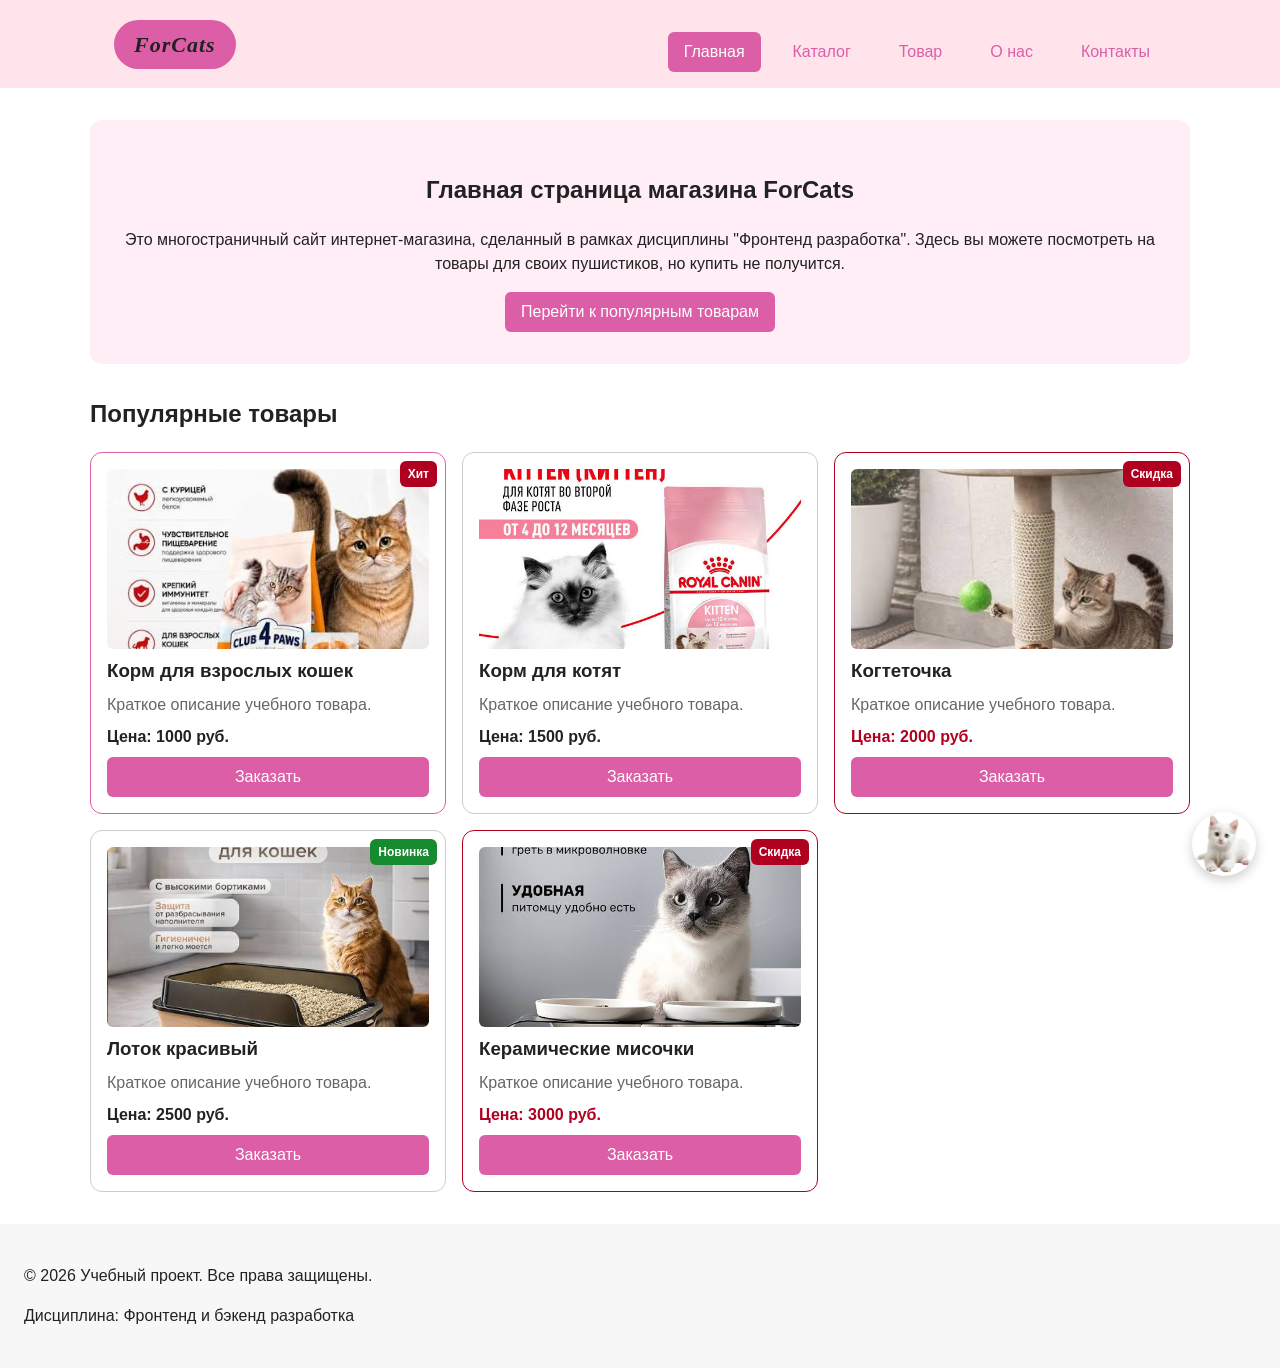
==== commit e5d6c180: "fix: prepare HTML CSS project for submission" ====
--- a/index.html
+++ b/index.html
@@ -11,11 +11,39 @@
   <meta property="og:description" content="Учебный frontend-проект интернет-магазина.">
   <meta property="og:image" content="https://username.github.io/kr1-html-css-shop/images/preview.jpg">
 </head>
+
+  <button class="chat-button" type="button" id="chat-toggle" aria-label="Открыть чат">
+    <img class="chat-button__icon" src="images/chat-icon.png" alt="Открыть чат" width="100" height="100">
+  </button>
+
+  <div class="chat-window" id="chat-window" hidden>
+    <div class="chat-window__header">
+      <span class="chat-window__title">Чат с магазином</span>
+      <button class="chat-window__close" type="button" id="chat-close" aria-label="Закрыть чат">
+        ✕
+      </button>
+    </div>
+    <div class="chat-window__body">
+      <p class="chat-window__message chat-window__message--bot">
+        Здравствуйте! Чем можем помочь?
+      </p>
+      <p class="chat-window__message chat-window__message--user">
+        Хочу узнать о доставке.
+      </p>
+      <p class="chat-window__message chat-window__message--bot">
+        Доставка по Москве — 1–2 дня, по России — 3–7 дней.
+      </p>
+    </div>
+    <div class="chat-window__footer">
+      <p class="chat-window__note">Это учебный чат. Отправка сообщений не работает.</p>
+    </div>
+  </div>
+
 <body>
 
   <header class="site-header">
     <div class="site-header__inner">
-      <a class="site-header__logo" href="index.html">ShopProject</a>
+      <a class="site-header__logo" href="index.html">ForCats</a>
 
       <nav class="site-nav" aria-label="Основная навигация">
         <ul class="site-nav__list">
@@ -26,16 +54,13 @@
             <a class="site-nav__link" href="catalog.html">Каталог</a>
           </li>
           <li class="site-nav__item">
+  <a class="site-nav__link" href="product.html">Товар</a>
+<li class="site-nav__item">
+  <a class="site-nav__link" href="about.html">О нас</a>
+</li>
+          <li class="site-nav__item">
             <a class="site-nav__link" href="contacts.html">Контакты</a>
           </li>
-          <li class="site-nav__item">
-            <a class="site-nav__link" href="index.html#advantages">Преимущества</a>
-          </li>
-          <li class="site-nav__item">
-            <a class="site-nav__link" href="index.html#popular">Популярные товары</a>
-          </li>
-          <li class="site-nav__item">
-            <a class="site-nav__link" href="index.html#contacts">Обратная связь</a>
           </li>
         </ul>
       </nav>
@@ -44,67 +69,74 @@
 
   <main>
     <section class="hero">
-      <h1>Главная страница проекта</h1>
+      <h1>Главная страница магазина ForCats</h1>
       <p>
-        Это стартовая страница учебного frontend-проекта.
-        В дальнейшем здесь будет разработан многостраничный сайт
-        интернет-магазина или каталога услуг.
-      </p>
-      <a class="button button--primary" href="#popular">Перейти к товарам</a>
+        Это многостраничный сайт интернет-магазина, сделанный в рамках дисциплины "Фронтенд разработка". Здесь вы можете 
+        посмотреть на товары для своих пушистиков, но купить не получится.
+      </p>
+      <a class="button button--primary" href="#popular">Перейти к популярным товарам</a>
     </section>
 
-    <section class="section" id="advantages">
-      <h2>Преимущества проекта</h2>
-
-      <ul class="advantages-list">
-        <li>понятная HTML-структура;</li>
-        <li>семантические блоки страницы;</li>
-        <li>подключение внешнего CSS-файла;</li>
-        <li>подготовка к разработке многостраничного сайта.</li>
-      </ul>
-    </section>
 
     <section class="section" id="popular">
-      <h2>Популярные товары</h2>
-
-      <div class="products-grid">
-        <article class="product-card">
-          <h3 class="product-card__title">Товар 1</h3>
-          <p class="product-card__description">Краткое описание учебного товара.</p>
-          <p class="product-card__price">Цена: 1000 руб.</p>
-          <button class="button button--primary product-card__button" type="button" data-product="Товар 1">
-            Заказать
-          </button>
-        </article>
-
-        <article class="product-card">
-          <h3 class="product-card__title">Товар 2</h3>
-          <p class="product-card__description">Краткое описание учебного товара.</p>
-          <p class="product-card__price">Цена: 1500 руб.</p>
-          <button class="button button--primary product-card__button" type="button" data-product="Товар 2">
-            Заказать
-          </button>
-        </article>
-
-        <article class="product-card">
-          <h3 class="product-card__title">Товар 3</h3>
-          <p class="product-card__description">Краткое описание учебного товара.</p>
-          <p class="product-card__price">Цена: 2000 руб.</p>
-          <button class="button button--primary product-card__button" type="button" data-product="Товар 3">
-            Заказать
-          </button>
-        </article>
-      </div>
-    </section>
-
-    <aside class="aside-info">
-      <h2>Информация для студентов</h2>
-      <p>
-        На следующих практических занятиях этот проект будет расширяться:
-        появятся формы, модальное окно, дополнительные страницы, Flex/Grid,
-        БЭМ-структура и адаптивная версия сайта.
-      </p>
-    </aside>
+  <h2>Популярные товары</h2>
+
+  <div class="products-grid">
+    <article class="product-card product-card--featured">
+      <span class="product-card__badge">Хит</span>
+      <img class="product-card__image" src="images/photo1.jpeg" alt="Товар 1" width="400" height="300">
+      <h3 class="product-card__title">Корм для взрослых кошек</h3>
+      <p class="product-card__description">Краткое описание учебного товара.</p>
+      <p class="product-card__price">Цена: 1000 руб.</p>
+      <button class="button button--primary product-card__button" type="button" data-product="Товар 1">
+        Заказать
+      </button>
+    </article>
+
+    <article class="product-card">
+      <img class="product-card__image" src="images/photo2.jpeg" alt="Товар 2" width="400" height="300">
+      <h3 class="product-card__title">Корм для котят</h3>
+      <p class="product-card__description">Краткое описание учебного товара.</p>
+      <p class="product-card__price">Цена: 1500 руб.</p>
+      <button class="button button--primary product-card__button" type="button" data-product="Товар 2">
+        Заказать
+      </button>
+    </article>
+
+    <article class="product-card product-card--discount">
+      <span class="product-card__badge">Скидка</span>
+      <img class="product-card__image" src="images/photo3.jpeg" alt="Товар 3" width="400" height="300">
+      <h3 class="product-card__title">Когтеточка</h3>
+      <p class="product-card__description">Краткое описание учебного товара.</p>
+      <p class="product-card__price">Цена: 2000 руб.</p>
+      <button class="button button--primary product-card__button" type="button" data-product="Товар 3">
+        Заказать
+      </button>
+    </article>
+
+    <article class="product-card">
+      <span class="product-card__badge product-card__badge--new">Новинка</span>
+      <img class="product-card__image" src="images/photo4.jpeg" alt="Товар 4" width="400" height="300">
+      <h3 class="product-card__title">Лоток красивый</h3>
+      <p class="product-card__description">Краткое описание учебного товара.</p>
+      <p class="product-card__price">Цена: 2500 руб.</p>
+      <button class="button button--primary product-card__button" type="button" data-product="Товар 4">
+        Заказать
+      </button>
+    </article>
+
+    <article class="product-card product-card--discount">
+      <span class="product-card__badge">Скидка</span>
+      <img class="product-card__image" src="images/photo5.jpeg" alt="Товар 5" width="400" height="300">
+      <h3 class="product-card__title">Керамические мисочки</h3>
+      <p class="product-card__description">Краткое описание учебного товара.</p>
+      <p class="product-card__price">Цена: 3000 руб.</p>
+      <button class="button button--primary product-card__button" type="button" data-product="Товар 5">
+        Заказать
+      </button>
+    </article>
+  </div>
+</section>
   </main>
 
   <footer class="site-footer" id="contacts">
--- a/css/style.css
+++ b/css/style.css
@@ -3,8 +3,9 @@
    ============================================================ */
 :root {
   /* Цвета */
-  --color-primary: #0057b8;
-  --color-primary-dark: #003f86;
+  --color-header-bg: #ffe4ec;
+  --color-primary: #dc5ea6;
+  --color-primary-dark: #860081;
   --color-white: #ffffff;
   --color-text: #222222;
   --color-bg: #ffffff;
@@ -14,7 +15,8 @@
   --color-danger: #b00020;
   --color-success: #168a2f;
   --color-success-bg: #eefaf0;
-  --color-info-bg: #eef5ff;
+  --color-info-bg: #ffeef6;
+  --color-filters-bg: #ffeff6;
 
   /* Отступы */
   --space-xs: 4px;
@@ -124,19 +126,41 @@
 
 /* ---------- 4.1. Шапка сайта ---------- */
 .site-header {
-  background-color: var(--color-surface);
+  position: sticky;
+  top: 0;
+  z-index: 50;
+  background-color: var(--color-header-bg);
 }
 
 .site-header__inner {
   max-width: var(--container-width);
   margin: 0 auto;
-  padding: var(--space-lg);
+  padding: var(--space-md) var(--space-lg);
+  display: flex;
+  align-items: center;
+  justify-content: space-between;
+  gap: var(--space-md);
 }
 
 .site-header__logo {
-  font-weight: 700;
+  display: inline-block;
+  padding: 8px 20px;
+  font-family: 'Georgia', 'Times New Roman', serif;
+  font-size: 22px;
+  font-weight: 700;
+  font-style: italic;
+  letter-spacing: 1px;
   color: var(--color-text);
+  background-color: var(--color-primary);
+  border-radius: 30px;
   text-decoration: none;
+  transition: transform 0.15s ease, background-color 0.15s ease;
+}
+
+.site-header__logo:hover {
+  background-color: var(--color-primary-dark);
+  color: var(--color-white);
+  transform: scale(1.03);
 }
 
 /* ---------- 4.2. Навигация ---------- */
@@ -190,6 +214,7 @@
   color: var(--color-primary);
 }
 
+.breadcrumbs__link + .breadcrumbs__link::before,
 .breadcrumbs__current::before {
   content: " / ";
   color: var(--color-muted);
@@ -198,10 +223,11 @@
 /* ---------- 4.4. Первый экран ---------- */
 .hero {
   max-width: var(--container-width);
-  margin: 0 auto var(--space-xl);
+  margin: var(--space-xl) auto;
   padding: var(--space-xl) var(--space-lg);
   background-color: var(--color-info-bg);
   border-radius: var(--radius-md);
+  text-align: center;
 }
 
 /* ---------- 4.5. Универсальный раздел ---------- */
@@ -227,11 +253,22 @@
 .products-grid {
   display: grid;
   grid-template-columns: repeat(3, 1fr);
-  gap: var(--space-lg);
+  gap: var(--space-md);
 }
 
 /* ---------- 4.8. Карточка товара ---------- */
+
+.product-card__image {
+  display: block;
+  width: 100%;
+  height: 180px;
+  object-fit: cover;
+  border-radius: var(--radius-sm);
+  background-color: var(--color-surface);
+}
+
 .product-card {
+  position: relative; /* ← контейнер для бейджа */
   display: flex;
   flex-direction: column;
   gap: var(--space-sm);
@@ -254,6 +291,24 @@
   border-color: var(--color-danger);
 }
 
+/* Бейдж — position: absolute относительно карточки */
+.product-card__badge {
+  position: absolute;
+  top: var(--space-sm);
+  right: var(--space-sm);
+  padding: 4px 8px;
+  color: var(--color-white);
+  background-color: var(--color-danger);
+  border-radius: var(--radius-sm);
+  font-size: 12px;
+  font-weight: 700;
+  z-index: 1;
+}
+
+.product-card__badge--new {
+  background-color: var(--color-success);
+}
+
 .product-card__title {
   margin: 0;
   color: var(--color-text);
@@ -276,6 +331,103 @@
 .product-card__button {
   margin-top: auto;
   align-self: flex-start;
+}
+
+/* ---------- 4.8.1. Страница товара ---------- */
+.product-page__layout {
+  display: grid;
+  grid-template-columns: 1fr 1fr;
+  gap: var(--space-xl);
+  align-items: start;
+}
+
+.product-page__image {
+  display: block;
+  width: 100%;
+  height: auto;
+  border-radius: var(--radius-md);
+  background-color: var(--color-surface);
+}
+
+.product-page__title {
+  margin-top: 0;
+  margin-bottom: var(--space-md);
+}
+
+.product-page__description {
+  margin-bottom: var(--space-md);
+  color: var(--color-muted);
+}
+
+.product-page__price {
+  margin-bottom: var(--space-lg);
+  font-size: 24px;
+  font-weight: 700;
+}
+
+.product-page__actions {
+  display: flex;
+  flex-wrap: wrap;
+  gap: var(--space-md);
+}
+
+/* ---------- 4.8.2. Таблица характеристик ---------- */
+.product-table {
+  width: 100%;
+  border-collapse: separate;
+  border-spacing: 0;
+  border: 1px solid var(--color-border);
+  border-radius: var(--radius-md);
+  overflow: hidden;
+  background-color: var(--color-bg);
+}
+
+.product-table caption {
+  margin-bottom: var(--space-sm);
+  font-weight: 700;
+  text-align: left;
+}
+
+.product-table th,
+.product-table td {
+  padding: var(--space-sm) var(--space-md);
+  text-align: left;
+  border-bottom: 1px solid var(--color-border);
+  border-right: 1px solid var(--color-border);
+}
+
+.product-table th:last-child,
+.product-table td:last-child {
+  border-right: none;
+}
+
+.product-table th {
+  background-color: var(--color-header-bg);
+  font-weight: 700;
+}
+
+.product-table tbody tr:last-child td {
+  border-bottom: none;
+}
+
+.product-table thead tr:first-child th:first-child {
+  border-top-left-radius: var(--radius-md);
+}
+
+.product-table thead tr:first-child th:last-child {
+  border-top-right-radius: var(--radius-md);
+}
+
+.product-table tbody tr:last-child td:first-child {
+  border-bottom-left-radius: var(--radius-md);
+}
+
+.product-table tbody tr:last-child td:last-child {
+  border-bottom-right-radius: var(--radius-md);
+}
+.product-table th:first-child,
+.product-table td:first-child {
+  width: 30%;  
 }
 
 /* ---------- 4.9. Каталог ---------- */
@@ -283,9 +435,9 @@
   max-width: var(--container-width);
   margin: 0 auto var(--space-xl);
   display: grid;
-  grid-template-columns: 260px 1fr;
+  grid-template-columns: 200px 1fr;
   grid-template-areas: "filters products";
-  gap: var(--space-lg);
+  gap: var(--space-md);
 }
 
 .catalog-filters {
@@ -293,7 +445,7 @@
   padding: var(--space-md);
   border: 1px solid var(--color-border);
   border-radius: var(--radius-md);
-  background-color: var(--color-surface);
+  background-color: var(  --color-filters-bg);
 }
 
 .catalog-products {
@@ -398,6 +550,44 @@
   display: flex;
   gap: var(--space-md);
   margin-top: var(--space-lg);
+}
+
+/* ---------- 4.12.1. Форма на странице order.html ---------- */
+.order-page {
+  max-width: 720px;
+}
+
+.order-form--page {
+  padding: var(--space-lg);
+  border: 1px solid var(--color-border);
+  border-radius: var(--radius-md);
+  background-color: var(--color-bg);
+}
+
+.order-form__row {
+  display: grid;
+  grid-template-columns: 1fr 1fr;
+  gap: var(--space-md);
+}
+
+.order-form__required {
+  color: var(--color-danger);
+}
+
+.order-form__field--checkbox {
+  margin-bottom: var(--space-md);
+}
+
+.order-form__label--checkbox {
+  display: flex;
+  align-items: flex-start;
+  gap: var(--space-sm);
+  cursor: pointer;
+}
+
+.order-form__input--checkbox {
+  width: auto;
+  margin-top: 4px;
 }
 
 /* ---------- 4.13. Сообщение об успехе ---------- */
@@ -413,4 +603,191 @@
 .site-footer {
   padding: var(--space-lg);
   background-color: var(--color-surface);
+}
+
+/* ---------- 4.15. Блоки страницы «О нас» ---------- */
+.about-values {
+  display: grid;
+  grid-template-columns: repeat(3, 1fr);
+  gap: var(--space-lg);
+}
+
+.about-card {
+  padding: var(--space-lg);
+  border: 1px solid var(--color-border);
+  border-radius: var(--radius-md);
+  background-color: var(--color-bg);
+}
+
+.about-card__title {
+  margin-top: 0;
+  margin-bottom: var(--space-sm);
+}
+
+.about-card__text {
+  margin: 0;
+  color: var(--color-muted);
+}
+
+.about-stats {
+  display: grid;
+  grid-template-columns: repeat(3, 1fr);
+  gap: var(--space-lg);
+  padding: 0;
+  margin: 0;
+  list-style: none;
+}
+
+.about-stats__item {
+  padding: var(--space-lg);
+  text-align: center;
+  border: 1px solid var(--color-border);
+  border-radius: var(--radius-md);
+  background-color: var(--color-surface);
+}
+
+.about-stats__value {
+  display: block;
+  font-size: 32px;
+  font-weight: 700;
+  color: var(--color-primary);
+}
+
+.about-stats__label {
+  display: block;
+  margin-top: var(--space-xs);
+  font-size: 14px;
+  color: var(--color-muted);
+}
+
+/* ---------- 4.16. Чат-виджет ---------- */
+.chat-button {
+  position: fixed;
+  right: var(--space-lg);
+  bottom: var(--space-lg);
+  z-index: 100;
+  width: 64px;
+  height: 64px;
+  padding: 0;
+  border: none;
+  border-radius: 50%;
+  background-color: var(--color-bg);
+  box-shadow: 0 4px 12px rgba(0, 0, 0, 0.2);
+  cursor: pointer;
+  overflow: hidden;
+  transition: transform 0.15s ease;
+}
+
+.chat-button:hover {
+  transform: scale(1.05);
+}
+
+.chat-button:focus-visible {
+  outline: 2px solid var(--color-primary);
+  outline-offset: 3px;
+}
+
+.chat-button__icon {
+  display: block;
+  width: 100%;
+  height: 100%;
+  object-fit: cover;
+  border-radius: 50%;
+}
+
+.chat-window {
+  position: fixed;
+  right: var(--space-lg);
+  bottom: calc(var(--space-lg) + 80px);
+  z-index: 99;
+  width: 320px;
+  max-height: 420px;
+  display: flex;
+  flex-direction: column;
+  border: 1px solid var(--color-border);
+  border-radius: var(--radius-md);
+  background-color: var(--color-bg);
+  box-shadow: 0 8px 24px rgba(0, 0, 0, 0.15);
+  overflow: hidden;
+}
+
+.chat-window[hidden] {
+  display: none;
+}
+
+.chat-window__header {
+  display: flex;
+  align-items: center;
+  justify-content: space-between;
+  padding: var(--space-sm) var(--space-md);
+  color: var(--color-white);
+  background-color: var(--color-primary);
+}
+
+.chat-window__title {
+  font-weight: 700;
+}
+
+.chat-window__close {
+  padding: 0 6px;
+  border: none;
+  background: transparent;
+  color: var(--color-white);
+  font-size: 18px;
+  line-height: 1;
+  cursor: pointer;
+}
+
+.chat-window__body {
+  flex: 1;
+  padding: var(--space-md);
+  display: flex;
+  flex-direction: column;
+  gap: var(--space-sm);
+  overflow-y: auto;
+}
+
+.chat-window__message {
+  max-width: 85%;
+  margin: 0;
+  padding: var(--space-sm) var(--space-md);
+  border-radius: var(--radius-sm);
+  font-size: 14px;
+}
+
+.chat-window__message--bot {
+  align-self: flex-start;
+  background-color: var(--color-surface);
+  color: var(--color-text);
+}
+
+.chat-window__message--user {
+  align-self: flex-end;
+  color: var(--color-white);
+  background-color: var(--color-primary);
+}
+
+.chat-window__footer {
+  padding: var(--space-sm) var(--space-md);
+  border-top: 1px solid var(--color-border);
+  background-color: var(--color-surface);
+}
+
+.chat-window__note {
+  margin: 0;
+  font-size: 12px;
+  color: var(--color-muted);
+}
+
+/* Кнопка на главной — во всю ширину карточки */
+#popular .product-card__button {
+  align-self: stretch;
+  width: 100%;
+  text-align: center;
+}
+.catalog-products .product-card__button {
+  align-self: stretch;
+  width: 100%;
+  text-align: center;
+  display: block;
 }
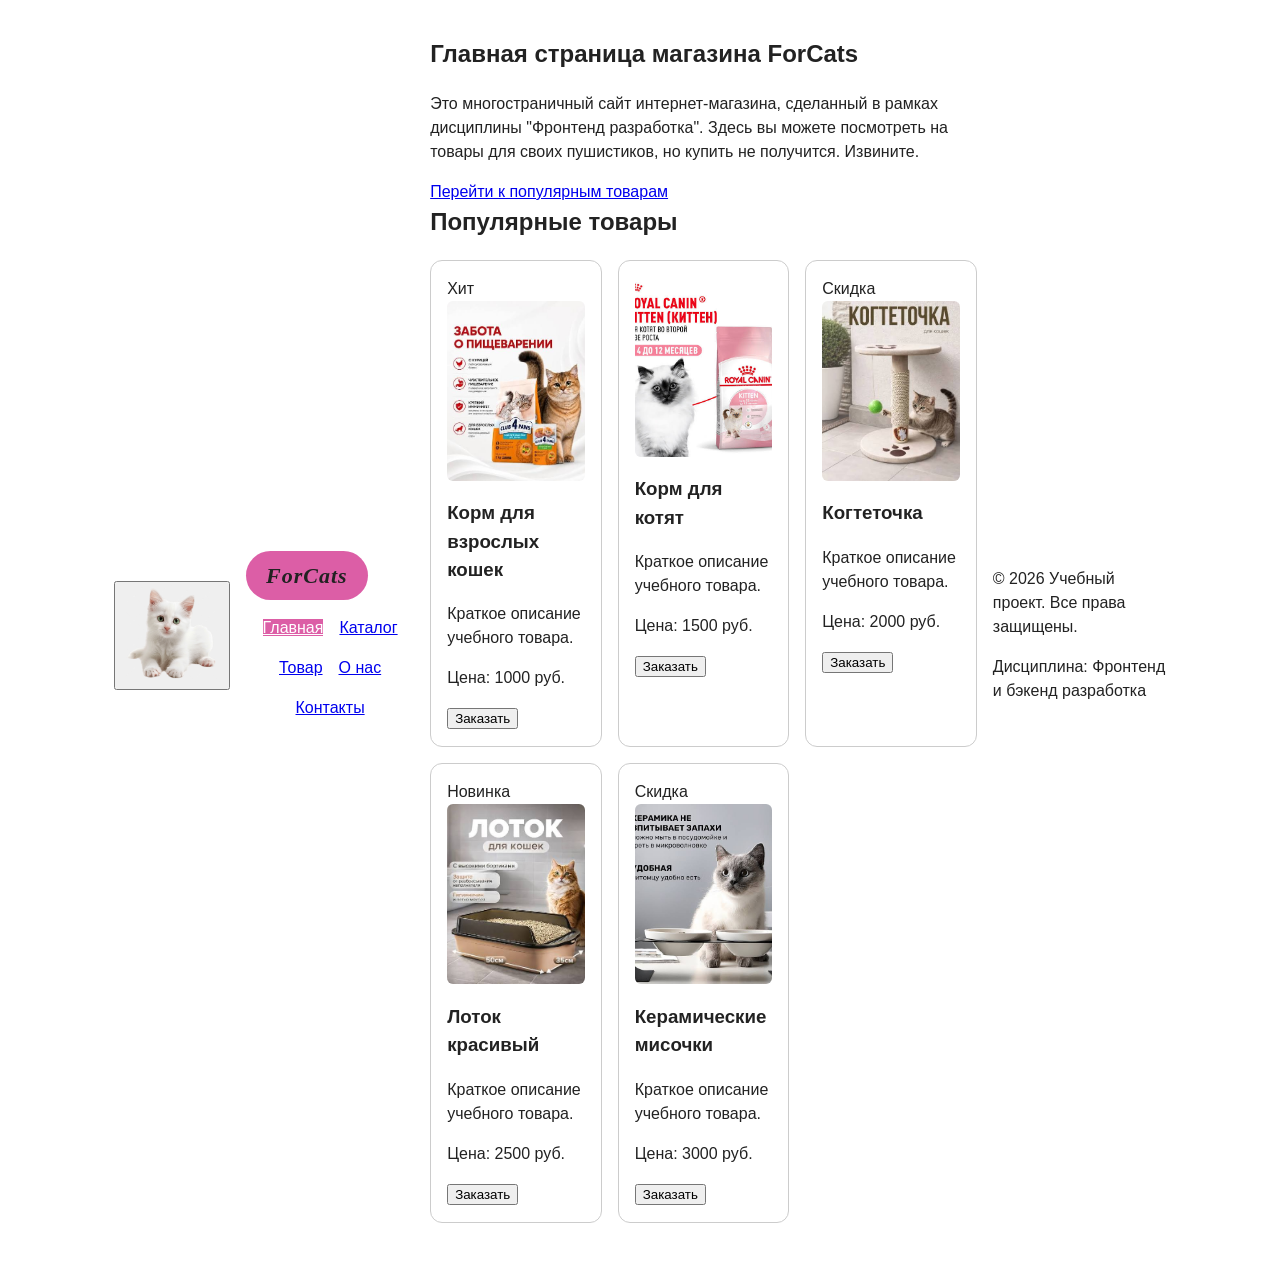
==== commit 04ec12a9: "fix: prepare HTML CSS project for submission" ====
--- a/index.html
+++ b/index.html
@@ -72,7 +72,7 @@
       <h1>Главная страница магазина ForCats</h1>
       <p>
         Это многостраничный сайт интернет-магазина, сделанный в рамках дисциплины "Фронтенд разработка". Здесь вы можете 
-        посмотреть на товары для своих пушистиков, но купить не получится.
+        посмотреть на товары для своих пушистиков, но купить не получится. Извините.
       </p>
       <a class="button button--primary" href="#popular">Перейти к популярным товарам</a>
     </section>
--- a/css/style.css
+++ b/css/style.css
@@ -51,88 +51,7 @@
   line-height: 1.5;
   color: var(--color-text);
   background-color: var(--color-bg);
-}
-
-:target {
-  outline: 2px dashed var(--color-primary);
-  outline-offset: 4px;
-}
-
-/* ============================================================
-   3. Общие элементы
-   ============================================================ */
-a,
-button,
-input,
-select,
-textarea {
-  font: inherit;
-}
-
-button {
-  cursor: pointer;
-}
-
-/* Кнопка — самостоятельный БЭМ-блок */
-.button {
-  display: inline-block;
-  padding: var(--space-sm) var(--space-md);
-  border: none;
-  border-radius: var(--radius-sm);
-  color: var(--color-white);
-  background-color: var(--color-primary);
-  text-decoration: none;
-  text-align: center;
-}
-
-.button:hover {
-  background-color: var(--color-primary-dark);
-}
-
-.button:focus-visible {
-  outline: 2px solid var(--color-primary);
-  outline-offset: 3px;
-}
-
-.button--primary {
-  color: var(--color-white);
-  background-color: var(--color-primary);
-}
-
-.button--primary:hover {
-  background-color: var(--color-primary-dark);
-}
-
-.button--secondary {
-  color: var(--color-primary);
-  background-color: transparent;
-  border: 1px solid var(--color-primary);
-}
-
-.button--secondary:hover {
-  color: var(--color-white);
-  background-color: var(--color-primary);
-}
-
-.button:disabled,
-.button--disabled {
-  opacity: 0.6;
-  cursor: not-allowed;
-}
-
-/* ============================================================
-   4. Компоненты страницы
-   ============================================================ */
-
-/* ---------- 4.1. Шапка сайта ---------- */
-.site-header {
-  position: sticky;
-  top: 0;
-  z-index: 50;
-  background-color: var(--color-header-bg);
-}
-
-.site-header__inner {
+
   max-width: var(--container-width);
   margin: 0 auto;
   padding: var(--space-md) var(--space-lg);
@@ -154,7 +73,7 @@
   background-color: var(--color-primary);
   border-radius: 30px;
   text-decoration: none;
-  transition: transform 0.15s ease, background-color 0.15s ease;
+
 }
 
 .site-header__logo:hover {
@@ -175,13 +94,7 @@
   list-style: none;
 }
 
-.site-nav__item {
-  /* зарезервировано для будущих стилей пункта */
-}
-
-.site-nav__link {
-  display: inline-block;
-  padding: var(--space-sm) var(--space-md);
+
   color: var(--color-primary);
   text-decoration: none;
   border-radius: var(--radius-sm);
@@ -223,11 +136,7 @@
 /* ---------- 4.4. Первый экран ---------- */
 .hero {
   max-width: var(--container-width);
-  margin: var(--space-xl) auto;
-  padding: var(--space-xl) var(--space-lg);
-  background-color: var(--color-info-bg);
-  border-radius: var(--radius-md);
-  text-align: center;
+
 }
 
 /* ---------- 4.5. Универсальный раздел ---------- */
@@ -268,11 +177,7 @@
 }
 
 .product-card {
-  position: relative; /* ← контейнер для бейджа */
-  display: flex;
-  flex-direction: column;
-  gap: var(--space-sm);
-  margin-bottom: 0;
+
   padding: var(--space-md);
   border: 1px solid var(--color-border);
   border-radius: var(--radius-md);
@@ -281,207 +186,7 @@
 
 .product-card:hover {
   border-color: var(--color-primary);
-}
-
-.product-card--featured {
-  border-color: var(--color-primary);
-}
-
-.product-card--discount {
-  border-color: var(--color-danger);
-}
-
-/* Бейдж — position: absolute относительно карточки */
-.product-card__badge {
-  position: absolute;
-  top: var(--space-sm);
-  right: var(--space-sm);
-  padding: 4px 8px;
-  color: var(--color-white);
-  background-color: var(--color-danger);
-  border-radius: var(--radius-sm);
-  font-size: 12px;
-  font-weight: 700;
-  z-index: 1;
-}
-
-.product-card__badge--new {
-  background-color: var(--color-success);
-}
-
-.product-card__title {
-  margin: 0;
-  color: var(--color-text);
-}
-
-.product-card__description {
-  margin: 0;
-  color: var(--color-muted);
-}
-
-.product-card__price {
-  margin: 0;
-  font-weight: 700;
-}
-
-.product-card--discount .product-card__price {
-  color: var(--color-danger);
-}
-
-.product-card__button {
-  margin-top: auto;
-  align-self: flex-start;
-}
-
-/* ---------- 4.8.1. Страница товара ---------- */
-.product-page__layout {
-  display: grid;
-  grid-template-columns: 1fr 1fr;
-  gap: var(--space-xl);
-  align-items: start;
-}
-
-.product-page__image {
-  display: block;
-  width: 100%;
-  height: auto;
-  border-radius: var(--radius-md);
-  background-color: var(--color-surface);
-}
-
-.product-page__title {
-  margin-top: 0;
-  margin-bottom: var(--space-md);
-}
-
-.product-page__description {
-  margin-bottom: var(--space-md);
-  color: var(--color-muted);
-}
-
-.product-page__price {
-  margin-bottom: var(--space-lg);
-  font-size: 24px;
-  font-weight: 700;
-}
-
-.product-page__actions {
-  display: flex;
-  flex-wrap: wrap;
-  gap: var(--space-md);
-}
-
-/* ---------- 4.8.2. Таблица характеристик ---------- */
-.product-table {
-  width: 100%;
-  border-collapse: separate;
-  border-spacing: 0;
-  border: 1px solid var(--color-border);
-  border-radius: var(--radius-md);
-  overflow: hidden;
-  background-color: var(--color-bg);
-}
-
-.product-table caption {
-  margin-bottom: var(--space-sm);
-  font-weight: 700;
-  text-align: left;
-}
-
-.product-table th,
-.product-table td {
-  padding: var(--space-sm) var(--space-md);
-  text-align: left;
-  border-bottom: 1px solid var(--color-border);
-  border-right: 1px solid var(--color-border);
-}
-
-.product-table th:last-child,
-.product-table td:last-child {
-  border-right: none;
-}
-
-.product-table th {
-  background-color: var(--color-header-bg);
-  font-weight: 700;
-}
-
-.product-table tbody tr:last-child td {
-  border-bottom: none;
-}
-
-.product-table thead tr:first-child th:first-child {
-  border-top-left-radius: var(--radius-md);
-}
-
-.product-table thead tr:first-child th:last-child {
-  border-top-right-radius: var(--radius-md);
-}
-
-.product-table tbody tr:last-child td:first-child {
-  border-bottom-left-radius: var(--radius-md);
-}
-
-.product-table tbody tr:last-child td:last-child {
-  border-bottom-right-radius: var(--radius-md);
-}
-.product-table th:first-child,
-.product-table td:first-child {
-  width: 30%;  
-}
-
-/* ---------- 4.9. Каталог ---------- */
-.catalog-layout {
-  max-width: var(--container-width);
-  margin: 0 auto var(--space-xl);
-  display: grid;
-  grid-template-columns: 200px 1fr;
-  grid-template-areas: "filters products";
-  gap: var(--space-md);
-}
-
-.catalog-filters {
-  grid-area: filters;
-  padding: var(--space-md);
-  border: 1px solid var(--color-border);
-  border-radius: var(--radius-md);
-  background-color: var(  --color-filters-bg);
-}
-
-.catalog-products {
-  grid-area: products;
-}
-
-/* ---------- 4.10. Фильтры каталога ---------- */
-.filters-form {
-  display: grid;
-  gap: var(--space-md);
-}
-
-.filters-form fieldset {
-  margin: 0;
-  padding: var(--space-md);
-  border: 1px solid var(--color-border);
-  border-radius: var(--radius-sm);
-}
-
-.filters-form legend {
-  font-weight: 700;
-}
-
-.filters-form label {
-  display: block;
-  margin-bottom: var(--space-sm);
-}
-
-.filters-form input[type="number"] {
-  width: 100%;
-  padding: 8px 10px;
-  border: 1px solid var(--color-border);
-  border-radius: var(--radius-sm);
-}
-
-/* ---------- 4.11. Модальное окно ---------- */
+
 .order-dialog {
   width: min(100% - 32px, 560px);
   padding: var(--space-lg);
@@ -489,22 +194,17 @@
   border-radius: var(--radius-lg);
 }
 
+
 .order-dialog::backdrop {
   background-color: rgba(0, 0, 0, 0.5);
 }
 
-.order-dialog__title {
-  margin-top: 0;
-}
-
-/* ---------- 4.12. Форма заявки ---------- */
-.order-form__field {
-  margin-bottom: var(--space-md);
+
 }
 
 .order-form__label {
   display: block;
-  margin-bottom: var(--space-xs);
+
 }
 
 .order-form__input,
@@ -512,9 +212,6 @@
 .order-form__textarea {
   width: 100%;
   padding: 10px 12px;
-  border: 1px solid var(--color-border);
-  border-radius: var(--radius-sm);
-}
 
 .order-form__input[type="checkbox"] {
   width: auto;
@@ -522,272 +219,3 @@
 
 .order-form__hint {
   display: block;
-  margin-top: var(--space-xs);
-  color: var(--color-muted);
-}
-
-.order-form__input:hover,
-.order-form__select:hover,
-.order-form__textarea:hover {
-  border-color: var(--color-primary);
-}
-
-.order-form__input:focus-visible,
-.order-form__select:focus-visible,
-.order-form__textarea:focus-visible,
-.order-form__actions button:focus-visible {
-  outline: 2px solid var(--color-primary);
-  outline-offset: 2px;
-}
-
-.order-form__input[aria-invalid="true"],
-.order-form__select[aria-invalid="true"],
-.order-form__textarea[aria-invalid="true"] {
-  border-color: var(--color-danger);
-}
-
-.order-form__actions {
-  display: flex;
-  gap: var(--space-md);
-  margin-top: var(--space-lg);
-}
-
-/* ---------- 4.12.1. Форма на странице order.html ---------- */
-.order-page {
-  max-width: 720px;
-}
-
-.order-form--page {
-  padding: var(--space-lg);
-  border: 1px solid var(--color-border);
-  border-radius: var(--radius-md);
-  background-color: var(--color-bg);
-}
-
-.order-form__row {
-  display: grid;
-  grid-template-columns: 1fr 1fr;
-  gap: var(--space-md);
-}
-
-.order-form__required {
-  color: var(--color-danger);
-}
-
-.order-form__field--checkbox {
-  margin-bottom: var(--space-md);
-}
-
-.order-form__label--checkbox {
-  display: flex;
-  align-items: flex-start;
-  gap: var(--space-sm);
-  cursor: pointer;
-}
-
-.order-form__input--checkbox {
-  width: auto;
-  margin-top: 4px;
-}
-
-/* ---------- 4.13. Сообщение об успехе ---------- */
-.success-message {
-  max-width: var(--container-width);
-  margin: var(--space-lg) auto;
-  padding: var(--space-md);
-  border-left: 4px solid var(--color-success);
-  background-color: var(--color-success-bg);
-}
-
-/* ---------- 4.14. Подвал ---------- */
-.site-footer {
-  padding: var(--space-lg);
-  background-color: var(--color-surface);
-}
-
-/* ---------- 4.15. Блоки страницы «О нас» ---------- */
-.about-values {
-  display: grid;
-  grid-template-columns: repeat(3, 1fr);
-  gap: var(--space-lg);
-}
-
-.about-card {
-  padding: var(--space-lg);
-  border: 1px solid var(--color-border);
-  border-radius: var(--radius-md);
-  background-color: var(--color-bg);
-}
-
-.about-card__title {
-  margin-top: 0;
-  margin-bottom: var(--space-sm);
-}
-
-.about-card__text {
-  margin: 0;
-  color: var(--color-muted);
-}
-
-.about-stats {
-  display: grid;
-  grid-template-columns: repeat(3, 1fr);
-  gap: var(--space-lg);
-  padding: 0;
-  margin: 0;
-  list-style: none;
-}
-
-.about-stats__item {
-  padding: var(--space-lg);
-  text-align: center;
-  border: 1px solid var(--color-border);
-  border-radius: var(--radius-md);
-  background-color: var(--color-surface);
-}
-
-.about-stats__value {
-  display: block;
-  font-size: 32px;
-  font-weight: 700;
-  color: var(--color-primary);
-}
-
-.about-stats__label {
-  display: block;
-  margin-top: var(--space-xs);
-  font-size: 14px;
-  color: var(--color-muted);
-}
-
-/* ---------- 4.16. Чат-виджет ---------- */
-.chat-button {
-  position: fixed;
-  right: var(--space-lg);
-  bottom: var(--space-lg);
-  z-index: 100;
-  width: 64px;
-  height: 64px;
-  padding: 0;
-  border: none;
-  border-radius: 50%;
-  background-color: var(--color-bg);
-  box-shadow: 0 4px 12px rgba(0, 0, 0, 0.2);
-  cursor: pointer;
-  overflow: hidden;
-  transition: transform 0.15s ease;
-}
-
-.chat-button:hover {
-  transform: scale(1.05);
-}
-
-.chat-button:focus-visible {
-  outline: 2px solid var(--color-primary);
-  outline-offset: 3px;
-}
-
-.chat-button__icon {
-  display: block;
-  width: 100%;
-  height: 100%;
-  object-fit: cover;
-  border-radius: 50%;
-}
-
-.chat-window {
-  position: fixed;
-  right: var(--space-lg);
-  bottom: calc(var(--space-lg) + 80px);
-  z-index: 99;
-  width: 320px;
-  max-height: 420px;
-  display: flex;
-  flex-direction: column;
-  border: 1px solid var(--color-border);
-  border-radius: var(--radius-md);
-  background-color: var(--color-bg);
-  box-shadow: 0 8px 24px rgba(0, 0, 0, 0.15);
-  overflow: hidden;
-}
-
-.chat-window[hidden] {
-  display: none;
-}
-
-.chat-window__header {
-  display: flex;
-  align-items: center;
-  justify-content: space-between;
-  padding: var(--space-sm) var(--space-md);
-  color: var(--color-white);
-  background-color: var(--color-primary);
-}
-
-.chat-window__title {
-  font-weight: 700;
-}
-
-.chat-window__close {
-  padding: 0 6px;
-  border: none;
-  background: transparent;
-  color: var(--color-white);
-  font-size: 18px;
-  line-height: 1;
-  cursor: pointer;
-}
-
-.chat-window__body {
-  flex: 1;
-  padding: var(--space-md);
-  display: flex;
-  flex-direction: column;
-  gap: var(--space-sm);
-  overflow-y: auto;
-}
-
-.chat-window__message {
-  max-width: 85%;
-  margin: 0;
-  padding: var(--space-sm) var(--space-md);
-  border-radius: var(--radius-sm);
-  font-size: 14px;
-}
-
-.chat-window__message--bot {
-  align-self: flex-start;
-  background-color: var(--color-surface);
-  color: var(--color-text);
-}
-
-.chat-window__message--user {
-  align-self: flex-end;
-  color: var(--color-white);
-  background-color: var(--color-primary);
-}
-
-.chat-window__footer {
-  padding: var(--space-sm) var(--space-md);
-  border-top: 1px solid var(--color-border);
-  background-color: var(--color-surface);
-}
-
-.chat-window__note {
-  margin: 0;
-  font-size: 12px;
-  color: var(--color-muted);
-}
-
-/* Кнопка на главной — во всю ширину карточки */
-#popular .product-card__button {
-  align-self: stretch;
-  width: 100%;
-  text-align: center;
-}
-.catalog-products .product-card__button {
-  align-self: stretch;
-  width: 100%;
-  text-align: center;
-  display: block;
-}
